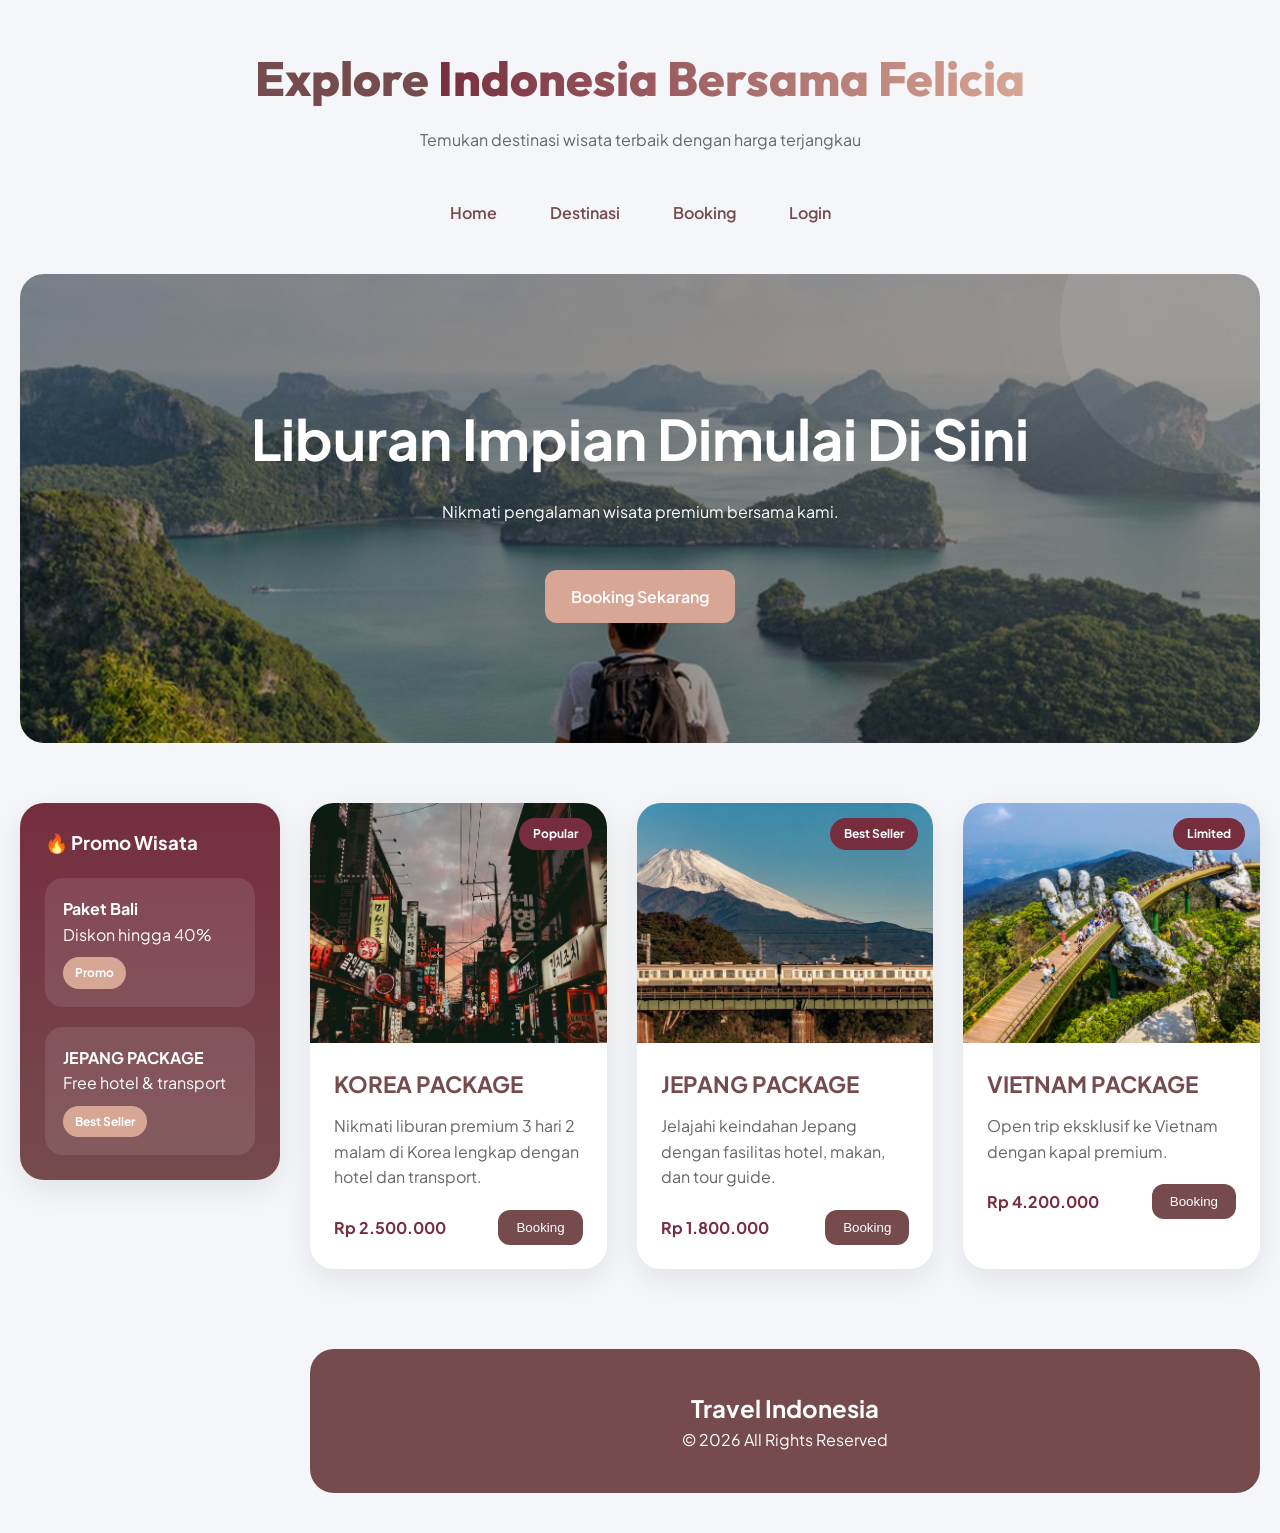
==== index.html @ 02e1861b "Update index.html" ====
<!DOCTYPE html>
<html lang="id">
<head>
    <meta charset="UTF-8">
    <meta name="viewport" content="width=device-width, initial-scale=1.0">

    <title>Travel Website</title>

    <!-- Google Font -->
    <link href="https://fonts.googleapis.com/css2?family=Outfit:wght@400;700;800&family=Plus+Jakarta+Sans:wght@400;500;600&display=swap" rel="stylesheet">

    <!-- CSS -->
    <link rel="stylesheet" href="css/style.css">
</head>

<body>

    <div class="page-wrapper">

        <!-- HEADER -->
        <header class="page-header fade-in">
            <h1>
                Explore <span class="highlight">Indonesia Bersama Felicia</span>
            </h1>

            <p>
                Temukan destinasi wisata terbaik dengan harga terjangkau
            </p>
        </header>


        <!-- NAVBAR -->
        <nav class="nav">
            <a href="index.html">Home</a>
            <a href="PACKAGE.html">Destinasi</a>
            <a href="booking.html">Booking</a>
            <a href="login.html">Login</a>
        </nav>

        <!-- HERO -->
        <section class="hero">
            <h2>Liburan Impian Dimulai Di Sini</h2>

            <p>
                Nikmati pengalaman wisata premium bersama kami.
            </p>

            <br>

            <a href="booking.html" class="hero-btn">
                Booking Sekarang
            </a>
        </section>


        <!-- LAYOUT -->
        <div class="dashboard-layout">

            <!-- SIDEBAR PROMO -->
            <aside class="promo-sidebar">

                <h3>🔥 Promo Wisata</h3>

                <div class="promo-list">

                    <div class="promo-item">
                        <h4>Paket Bali</h4>
                        <p>Diskon hingga 40%</p>

                        <span class="promo-badge">
                            Promo
                        </span>
                    </div>

                    <div class="promo-item">
                        <h4>JEPANG PACKAGE</h4>
                        <p>Free hotel & transport</p>

                        <span class="promo-badge">
                            Best Seller
                        </span>
                    </div>

                </div>

            </aside>


            <!-- CONTENT -->
            <main>

               <div class="product-grid">

    <!-- CARD 1 -->
    <div class="product-card fade-in">

        <div class="image-box">
            <img src="assets/Korea.jpeg" alt="Korea Package">

            <span class="badge">
                Popular
            </span>
        </div>

        <div class="content">

            <h2 class="nama-barang">
                KOREA PACKAGE
            </h2>

            <p class="deskripsi-barang">
                Nikmati liburan premium 3 hari 2 malam di Korea lengkap dengan hotel dan transport.
            </p>

            <div class="footer">

                <span class="harga-barang">
                    Rp 2.500.000
                </span>

                <button class="buy-btn">
                    Booking
                </button>

            </div>

        </div>

    </div>


    <!-- CARD 2 -->
    <div class="product-card fade-in">

        <div class="image-box">
            <img src="assets/jepang.jpeg" alt="Jepang Package">

            <span class="badge">
                Best Seller
            </span>
        </div>

        <div class="content">

            <h2 class="nama-barang">
                JEPANG PACKAGE
            </h2>

            <p class="deskripsi-barang">
                Jelajahi keindahan Jepang dengan fasilitas hotel, makan, dan tour guide.
            </p>

            <div class="footer">

                <span class="harga-barang">
                    Rp 1.800.000
                </span>

                <button class="buy-btn">
                    Booking
                </button>

            </div>

        </div>

    </div>


    <!-- CARD 3 -->
    <div class="product-card fade-in">

        <div class="image-box">
            <img src="assets/VIETNAM.jpeg" alt="Vietnam Package">

            <span class="badge">
                Limited
            </span>
        </div>

        <div class="content">

            <h2 class="nama-barang">
                VIETNAM PACKAGE
            </h2>

            <p class="deskripsi-barang">
                Open trip eksklusif ke Vietnam dengan kapal premium.
            </p>

            <div class="footer">

                <span class="harga-barang">
                    Rp 4.200.000
                </span>

                <button class="buy-btn">
                    Booking
                </button>

            </div>

        </div>

    </div>

</div>

        <!-- FOOTER -->
        <footer class="footer-section">

            <h2>Travel Indonesia</h2>

            <p>
                © 2026 All Rights Reserved
            </p>

        </footer>

    </div>

</body>
</html>
---- css/style.css ----
:root {
    --primary: #762E3F;
    --primary-light: #AB8882;
    --secondary: #E8DDDD;
    --accent: #D8A694;
    --dark: #754B4D;
    --light: #f8f9fa;
    --white: #f7f5f3;

    --shadow: 0 10px 30px rgba(0,0,0,0.08);
    --shadow-hover: 0 20px 50px rgba(0,0,0,0.15);

    --transition: all 0.4s ease;
    --radius: 24px;
}

* {
    margin: 0;
    padding: 0;
    box-sizing: border-box;
}

html {
    scroll-behavior: smooth;
}

body {
    font-family: 'Plus Jakarta Sans', sans-serif;
    background: #f5f6fa;
    color: var(--dark);
    overflow-x: hidden;
    line-height: 1.6;
}

.page-wrapper {
    max-width: 1400px;
    margin: auto;
    padding: 40px 20px;
}

.page-header {
    text-align: center;
    margin-bottom: 40px;
}

.page-header h1 {
    font-size: 3rem;
    font-family: 'Outfit', sans-serif;
    font-weight: 800;
}

.highlight {
    background: linear-gradient(
        90deg,
        var(--primary),
        var(--accent)
    );

    background-clip: text;
    -webkit-background-clip: text;
    -webkit-text-fill-color: transparent;
}

.page-header p {
    margin-top: 10px;
    color: #666;
}

.nav {
    display: flex;
    justify-content: center;
    gap: 25px;
    margin-bottom: 40px;
    flex-wrap: wrap;
}

.nav a {
    text-decoration: none;
    color: var(--dark);
    font-weight: 600;
    position: relative;
    padding: 8px 14px;
    transition: var(--transition);
}

.nav a::after {
    content: '';
    width: 0;
    height: 3px;
    background: var(--primary);

    position: absolute;
    left: 0;
    bottom: -5px;

    transition: var(--transition);
}

.nav a:hover::after {
    width: 100%;
}

.hero {
    background:
        linear-gradient(
            rgba(0,0,0,0.4),
            rgba(0,0,0,0.4)
        ),
        url('../assets/bali.jpeg');

    background-size: cover;
    background-position: center;

    color: white;
    text-align: center;

    padding: 120px 20px;
    border-radius: var(--radius);

    position: relative;
    overflow: hidden;

    margin-bottom: 60px;
}

.hero::before {
    content: '';
    position: absolute;

    width: 300px;
    height: 300px;

    border-radius: 50%;

    background: rgba(255,255,255,0.08);

    top: -100px;
    right: -100px;
}

.hero h2 {
    font-size: 3.5rem;
    margin-bottom: 15px;

    position: relative;
    z-index: 2;
}

.hero p {
    position: relative;
    z-index: 2;
}

.hero-btn {
    display: inline-block;
    margin-top: 20px;

    padding: 14px 26px;

    background: var(--accent);
    color: white;

    border-radius: 12px;
    text-decoration: none;
    font-weight: 600;

    transition: var(--transition);
}

.hero-btn:hover {
    transform: translateY(-4px);
}

.dashboard-layout {
    display: grid;
    grid-template-columns: 260px 1fr;
    gap: 30px;
}

.promo-sidebar {
    background: linear-gradient(
        180deg,
        var(--primary),
        var(--dark)
    );

    color: white;

    padding: 25px;
    border-radius: var(--radius);

    height: fit-content;

    position: sticky;
    top: 20px;

    box-shadow: var(--shadow);
}

.promo-sidebar h3 {
    margin-bottom: 20px;
}

.promo-list {
    display: flex;
    flex-direction: column;
    gap: 20px;
}

.promo-item {
    background: rgba(255,255,255,0.1);

    padding: 18px;
    border-radius: 18px;

    transition: var(--transition);
}

.promo-item:hover {
    transform: translateY(-5px);
}

.promo-badge {
    display: inline-block;

    margin-top: 10px;

    background: var(--accent);

    padding: 6px 12px;

    border-radius: 50px;

    font-size: 12px;
    font-weight: bold;
}

.product-grid {
    display: grid;

    grid-template-columns:
        repeat(auto-fit, minmax(280px, 1fr));

    gap: 30px;
}

.product-card {
    background: white;

    border-radius: var(--radius);

    overflow: hidden;

    box-shadow: var(--shadow);

    transition: var(--transition);

    position: relative;
}

.product-card:hover {
    transform: translateY(-12px);
    box-shadow: var(--shadow-hover);
}

.image-box {
    position: relative;
    height: 240px;
    overflow: hidden;
}

.image-box img {
    width: 100%;
    height: 100%;

    object-fit: cover;

    transition: var(--transition);
}

.product-card:hover .image-box img {
    transform: scale(1.1);
}

.badge {
    position: absolute;

    top: 15px;
    right: 15px;

    background: var(--primary);
    color: white;

    padding: 6px 14px;

    border-radius: 50px;

    font-size: 12px;
    font-weight: bold;
}

.content {
    padding: 24px;
}

.nama-barang {
    font-size: 1.4rem;
    margin-bottom: 10px;
}

.deskripsi-barang {
    color: #666;
    margin-bottom: 20px;
}

.footer {
    display: flex;
    justify-content: space-between;
    align-items: center;
}

.harga-barang {
    font-weight: bold;
    color: var(--primary);
}

.buy-btn {
    padding: 10px 18px;

    border: none;
    border-radius: 12px;

    background: var(--dark);
    color: white;

    cursor: pointer;

    transition: var(--transition);
}

.buy-btn:hover {
    background: var(--primary);
}

.features {
    display: grid;

    grid-template-columns:
        repeat(auto-fit, minmax(250px, 1fr));

    gap: 25px;

    margin-top: 70px;
}

.feature-box {
    background: white;

    padding: 25px;

    border-radius: var(--radius);

    text-align: center;

    box-shadow: var(--shadow);

    transition: var(--transition);
}

.feature-box:hover {
    transform: translateY(-10px);
}

.stats {
    margin-top: 70px;
}

.stats-container {
    background: #fdf6ef;

    border-radius: var(--radius);

    padding: 40px;

    display: grid;

    grid-template-columns:
        repeat(4, 1fr);

    gap: 20px;
}

.stat-box {
    text-align: center;
}

.stat-box h2 {
    font-size: 2rem;
}

.testimonial {
    margin-top: 80px;
}

.testimonial-box {
    background: white;

    padding: 25px;

    border-radius: var(--radius);

    box-shadow: var(--shadow);

    margin-bottom: 20px;

    border-left: 5px solid var(--primary);
}

.booking-container {
    background: white;

    padding: 40px;

    border-radius: var(--radius);

    box-shadow: var(--shadow);

    max-width: 700px;

    margin: 60px auto;
}

form {
    display: flex;
    flex-direction: column;
    gap: 15px;
}

input,
textarea,
select {
    padding: 12px;

    border-radius: 12px;
    border: 1px solid #ddd;

    font-family: inherit;
}

.submit-btn {
    padding: 14px;

    border: none;

    border-radius: 12px;

    background: var(--primary);
    color: white;

    font-weight: bold;

    cursor: pointer;
}

/* ========================= */
/* FOOTER */
/* ========================= */

.footer-section {
    margin-top: 80px;

    background: var(--dark);

    color: white;

    text-align: center;

    padding: 40px;

    border-radius: var(--radius);
}

.floating-btn {
    position: fixed;

    bottom: 30px;
    right: 30px;

    width: 60px;
    height: 60px;

    border-radius: 50%;

    background: var(--primary);

    display: flex;
    justify-content: center;
    align-items: center;

    color: white;

    cursor: pointer;

    box-shadow: var(--shadow-hover);

    transition: var(--transition);
}

.floating-btn:hover {
    transform: scale(1.1);
}

.fade-in {
    animation: fadeUp 1s ease;
}

@keyframes fadeUp {

    from {
        opacity: 0;
        transform: translateY(40px);
    }

    to {
        opacity: 1;
        transform: translateY(0);
    }

}

@media (max-width: 992px) {

    .dashboard-layout {
        grid-template-columns: 1fr;
    }

    .stats-container {
        grid-template-columns: repeat(2, 1fr);
    }

    .hero h2 {
        font-size: 2.8rem;
    }

}

@media (max-width: 768px) {

    .page-header h1 {
        font-size: 2rem;
    }

    .hero {
        padding: 80px 20px;
    }

    .hero h2 {
        font-size: 2rem;
    }

    .product-grid {
        grid-template-columns: 1fr;
    }

    .stats-container {
        grid-template-columns: 1fr;
    }

    .footer {
        flex-direction: column;
        gap: 15px;
        align-items: flex-start;
    }

    .promo-sidebar {
        position: relative;
    }

}
/* ========================= */
/* LOGIN PAGE */
/* ========================= */

.login-container {
    min-height: 100vh;

    display: flex;
    justify-content: center;
    align-items: center;

    padding: 20px;

    background:
        linear-gradient(
            rgba(118, 46, 63, 0.15),
            rgba(216, 166, 148, 0.15)
        ),
        url('../assets/bali.jpeg');

    background-size: cover;
    background-position: center;
}

.login-box {
    width: 100%;
    max-width: 380px;

    background: rgba(255,255,255,0.95);

    backdrop-filter: blur(12px);

    padding: 40px;

    border-radius: 24px;

    box-shadow: 0 15px 40px rgba(0,0,0,0.15);

    animation: fadeUp 0.8s ease;
}

.login-box h2 {
    text-align: center;

    margin-bottom: 30px;

    font-size: 2rem;

    color: var(--dark);

    font-family: 'Outfit', sans-serif;
}

.input-group {
    margin-bottom: 20px;
}

.input-group label {
    display: block;

    margin-bottom: 8px;

    font-weight: 600;

    color: var(--dark);
}

.input-group input {
    width: 100%;
    padding: 14px;
    border-radius: 14px;
    border: 1px solid #ddd;
    outline: none;
    font-size: 14px;
    transition: var(--transition);
    background: #fff;
}

.input-group input:focus {
    border-color: var(--primary);
    box-shadow: 0 0 0 4px rgba(118,46,63,0.1);
}

.login-btn {
    width: 100%;
    padding: 14px;
    border: none;
    border-radius: 14px;
    background: linear-gradient(
        90deg,
        var(--primary),
        var(--accent)
    );

    color: white;
    font-size: 15px;
    font-weight: 700;
    cursor: pointer;
    transition: var(--transition);
}

.login-btn:hover {
    transform: translateY(-3px);
    box-shadow: 0 10px 25px rgba(118,46,63,0.25);
}

.register-text {
    text-align: center;
    margin-top: 20px;
    color: #666;
    font-size: 14px;
}

.register-text a {
    color: var(--primary);
    font-weight: 700;
    text-decoration: none;
}

.register-text a:hover {
    text-decoration: underline;
}

.login-icon {
    width: 80px;
    height: 80px;
    margin: 0 auto 20px;
    display: flex;
    justify-content: center;
    align-items: center;
    border-radius: 50%;
    background: linear-gradient(
        135deg,
        var(--primary),
        var(--accent)
    );

    color: white;
    font-size: 32px;
    box-shadow: var(--shadow);
}

@keyframes fadeUp {

    from {
        opacity: 0;
        transform: translateY(40px);
    }

    to {
        opacity: 1;
        transform: translateY(0);
    }

}

@media (max-width: 992px) {

    .login-box {
        max-width: 420px;
    }

}

@media (max-width: 768px) {

    .login-container {
        padding: 15px;
    }

    .login-box {
        padding: 30px 24px;
    }

    .login-box h2 {
        font-size: 1.7rem;
    }

    .input-group input {
        padding: 12px;
    }

    .login-btn {
        padding: 13px;
    }

}
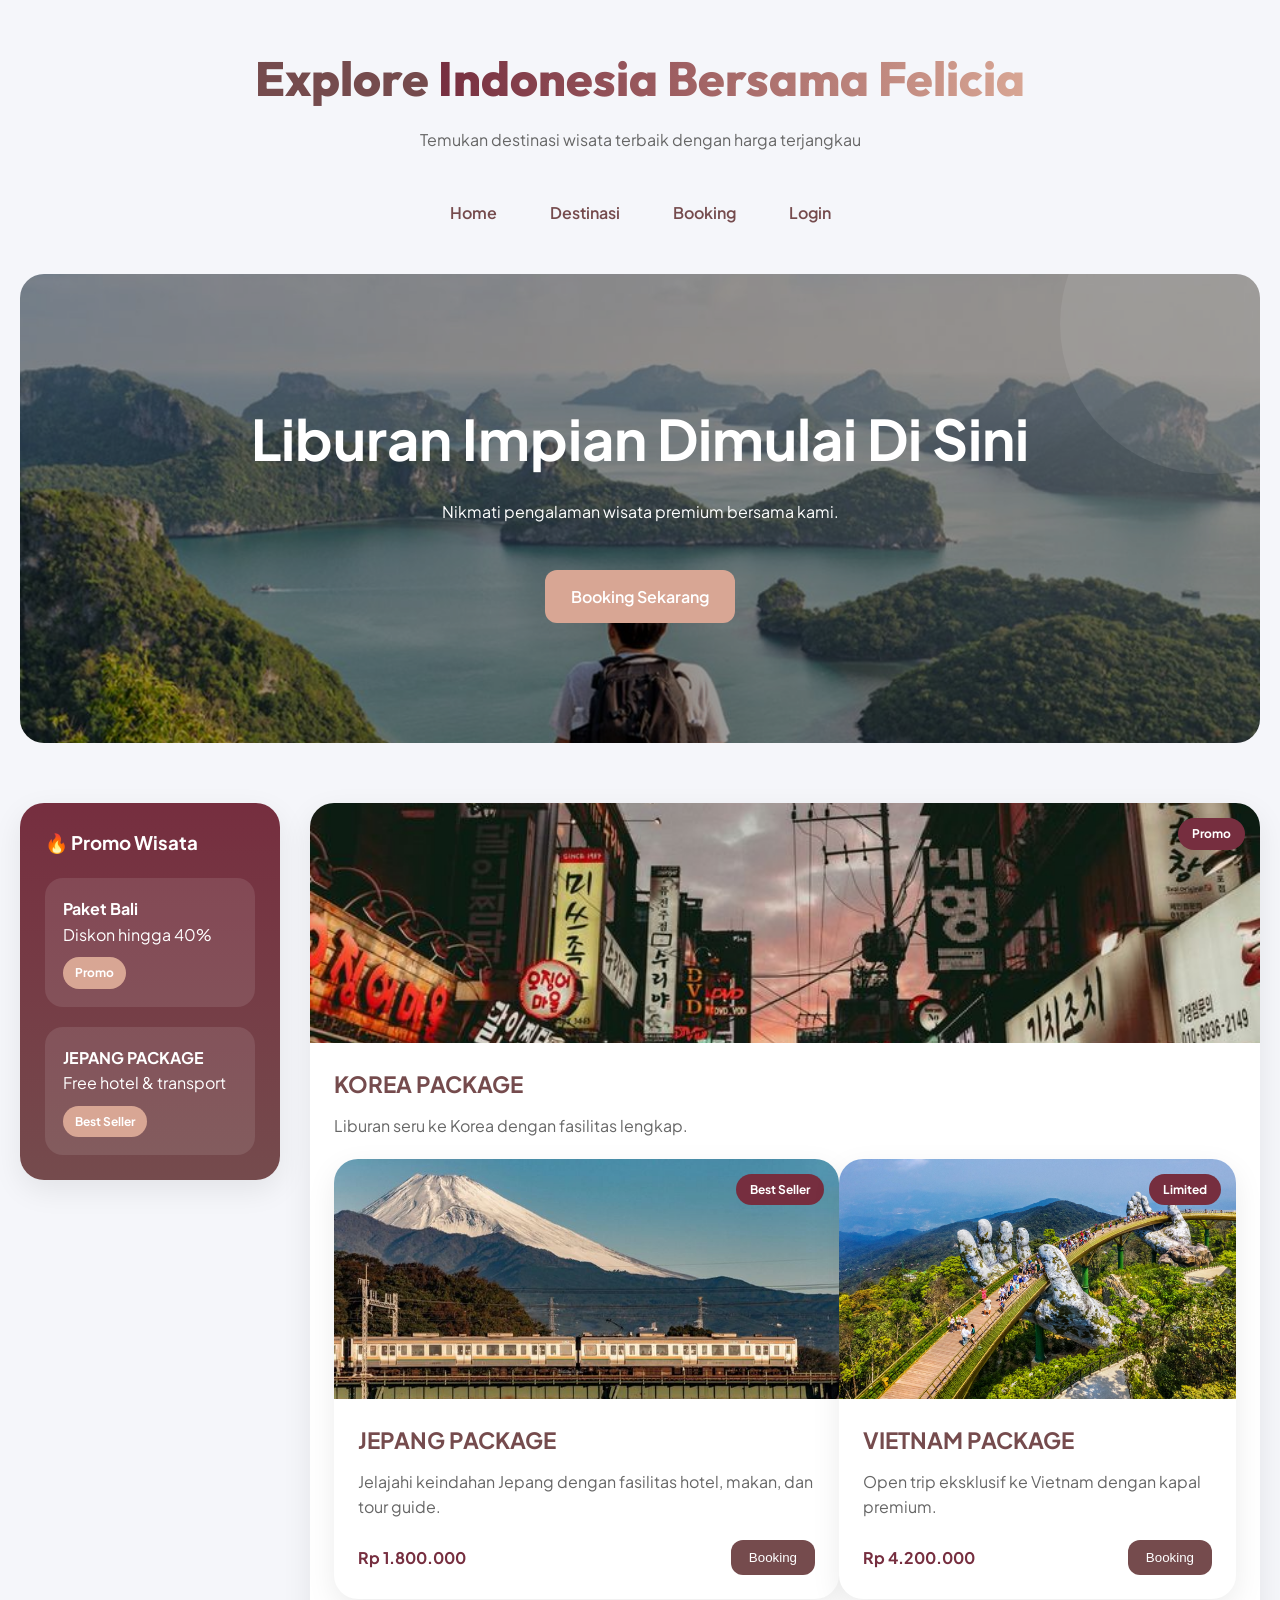
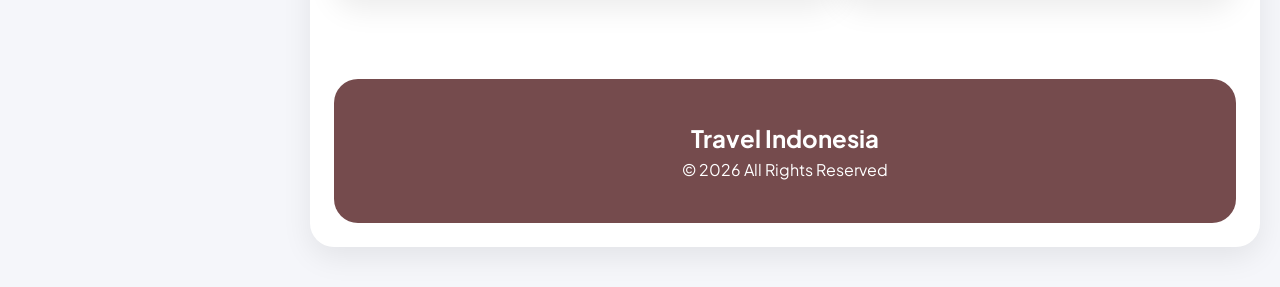
==== commit e3083bb4: "Add files via upload" ====
--- a/index.html
+++ b/index.html
@@ -37,6 +37,7 @@
             <a href="login.html">Login</a>
         </nav>
 
+
         <!-- HERO -->
         <section class="hero">
             <h2>Liburan Impian Dimulai Di Sini</h2>
@@ -88,34 +89,55 @@
 
             <!-- CONTENT -->
             <main>
-
-               <div class="product-grid">
-
-    <!-- CARD 1 -->
+                    <!-- CARD 1 -->
+                    <div class="product-card fade-in">
+
+                        <div class="image-box">
+                            <img src="assets/Korea.jpeg" alt="Korea Package">
+
+                            <span class="badge">
+                                Promo
+                            </span>
+                        </div>
+
+                        <div class="content">
+
+                            <h2 class="nama-barang">
+                                KOREA PACKAGE
+                            </h2>
+
+                            <p class="deskripsi-barang">
+                                Liburan seru ke Korea dengan fasilitas lengkap.
+                            </p>
+
+                            <div class="footer"> 
+
+             
+    <!-- CARD 2 -->
     <div class="product-card fade-in">
 
         <div class="image-box">
-            <img src="assets/Korea.jpeg" alt="Korea Package">
+            <img src="assets/jepang.jpeg" alt="Jepang Package">
 
             <span class="badge">
-                Popular
+                Best Seller
             </span>
         </div>
 
         <div class="content">
 
             <h2 class="nama-barang">
-                KOREA PACKAGE
+                JEPANG PACKAGE
             </h2>
 
             <p class="deskripsi-barang">
-                Nikmati liburan premium 3 hari 2 malam di Korea lengkap dengan hotel dan transport.
+                Jelajahi keindahan Jepang dengan fasilitas hotel, makan, dan tour guide.
             </p>
 
             <div class="footer">
 
                 <span class="harga-barang">
-                    Rp 2.500.000
+                    Rp 1.800.000
                 </span>
 
                 <button class="buy-btn">
@@ -129,31 +151,31 @@
     </div>
 
 
-    <!-- CARD 2 -->
+    <!-- CARD 3 -->
     <div class="product-card fade-in">
 
         <div class="image-box">
-            <img src="assets/jepang.jpeg" alt="Jepang Package">
+            <img src="assets/VIETNAM.jpeg" alt="Vietnam Package">
 
             <span class="badge">
-                Best Seller
+                Limited
             </span>
         </div>
 
         <div class="content">
 
             <h2 class="nama-barang">
-                JEPANG PACKAGE
+                VIETNAM PACKAGE
             </h2>
 
             <p class="deskripsi-barang">
-                Jelajahi keindahan Jepang dengan fasilitas hotel, makan, dan tour guide.
+                Open trip eksklusif ke Vietnam dengan kapal premium.
             </p>
 
             <div class="footer">
 
                 <span class="harga-barang">
-                    Rp 1.800.000
+                    Rp 4.200.000
                 </span>
 
                 <button class="buy-btn">
@@ -166,44 +188,6 @@
 
     </div>
 
-
-    <!-- CARD 3 -->
-    <div class="product-card fade-in">
-
-        <div class="image-box">
-            <img src="assets/VIETNAM.jpeg" alt="Vietnam Package">
-
-            <span class="badge">
-                Limited
-            </span>
-        </div>
-
-        <div class="content">
-
-            <h2 class="nama-barang">
-                VIETNAM PACKAGE
-            </h2>
-
-            <p class="deskripsi-barang">
-                Open trip eksklusif ke Vietnam dengan kapal premium.
-            </p>
-
-            <div class="footer">
-
-                <span class="harga-barang">
-                    Rp 4.200.000
-                </span>
-
-                <button class="buy-btn">
-                    Booking
-                </button>
-
-            </div>
-
-        </div>
-
-    </div>
-
 </div>
 
         <!-- FOOTER -->
@@ -220,4 +204,4 @@
     </div>
 
 </body>
-</html>
+</html>
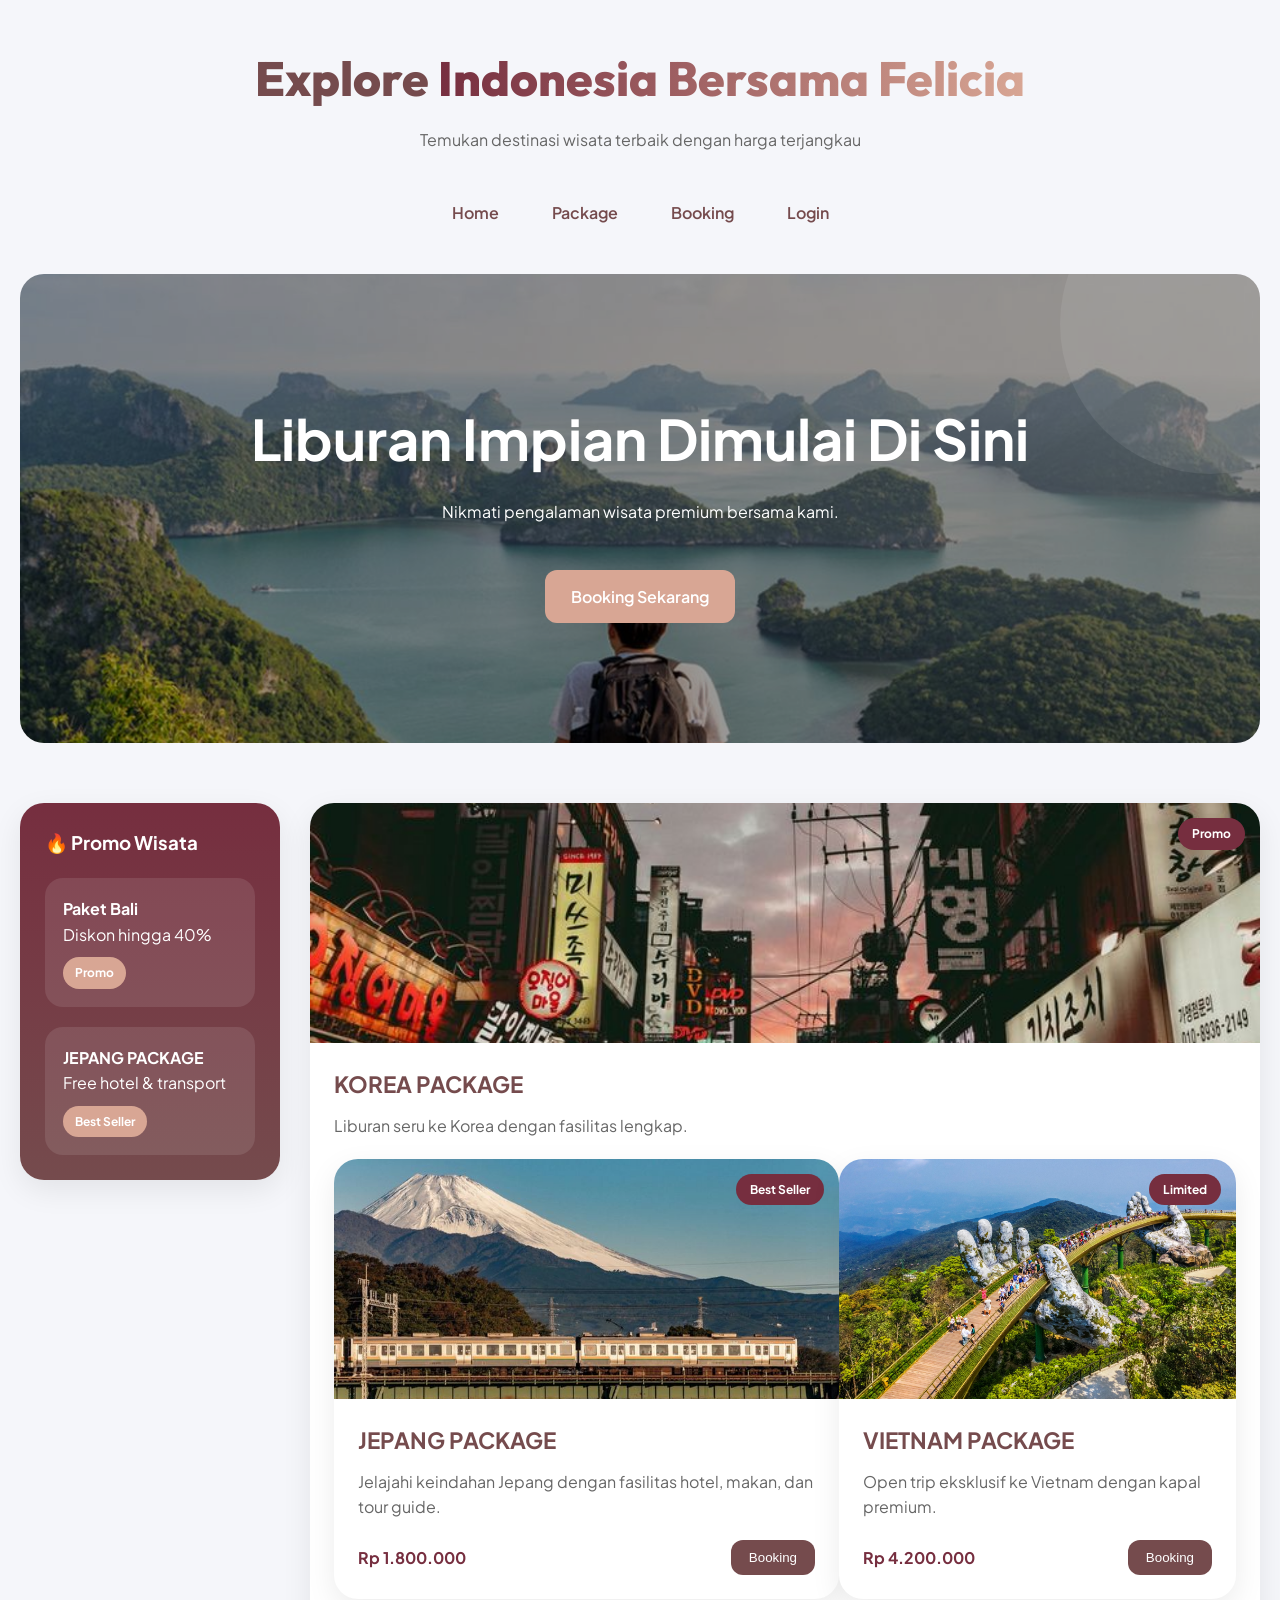
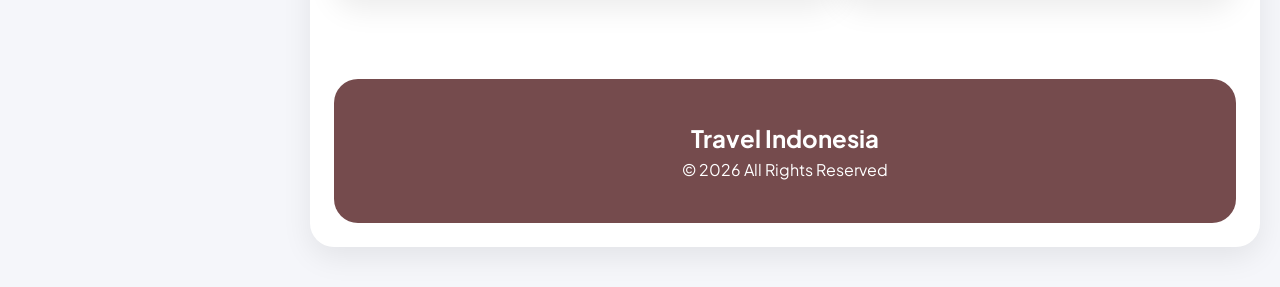
==== commit 08ffda93: "Update index.html" ====
--- a/index.html
+++ b/index.html
@@ -32,7 +32,7 @@
         <!-- NAVBAR -->
         <nav class="nav">
             <a href="index.html">Home</a>
-            <a href="PACKAGE.html">Destinasi</a>
+            <a href="package.html">Package</a>
             <a href="booking.html">Booking</a>
             <a href="login.html">Login</a>
         </nav>
@@ -204,4 +204,4 @@
     </div>
 
 </body>
-</html>+</html>
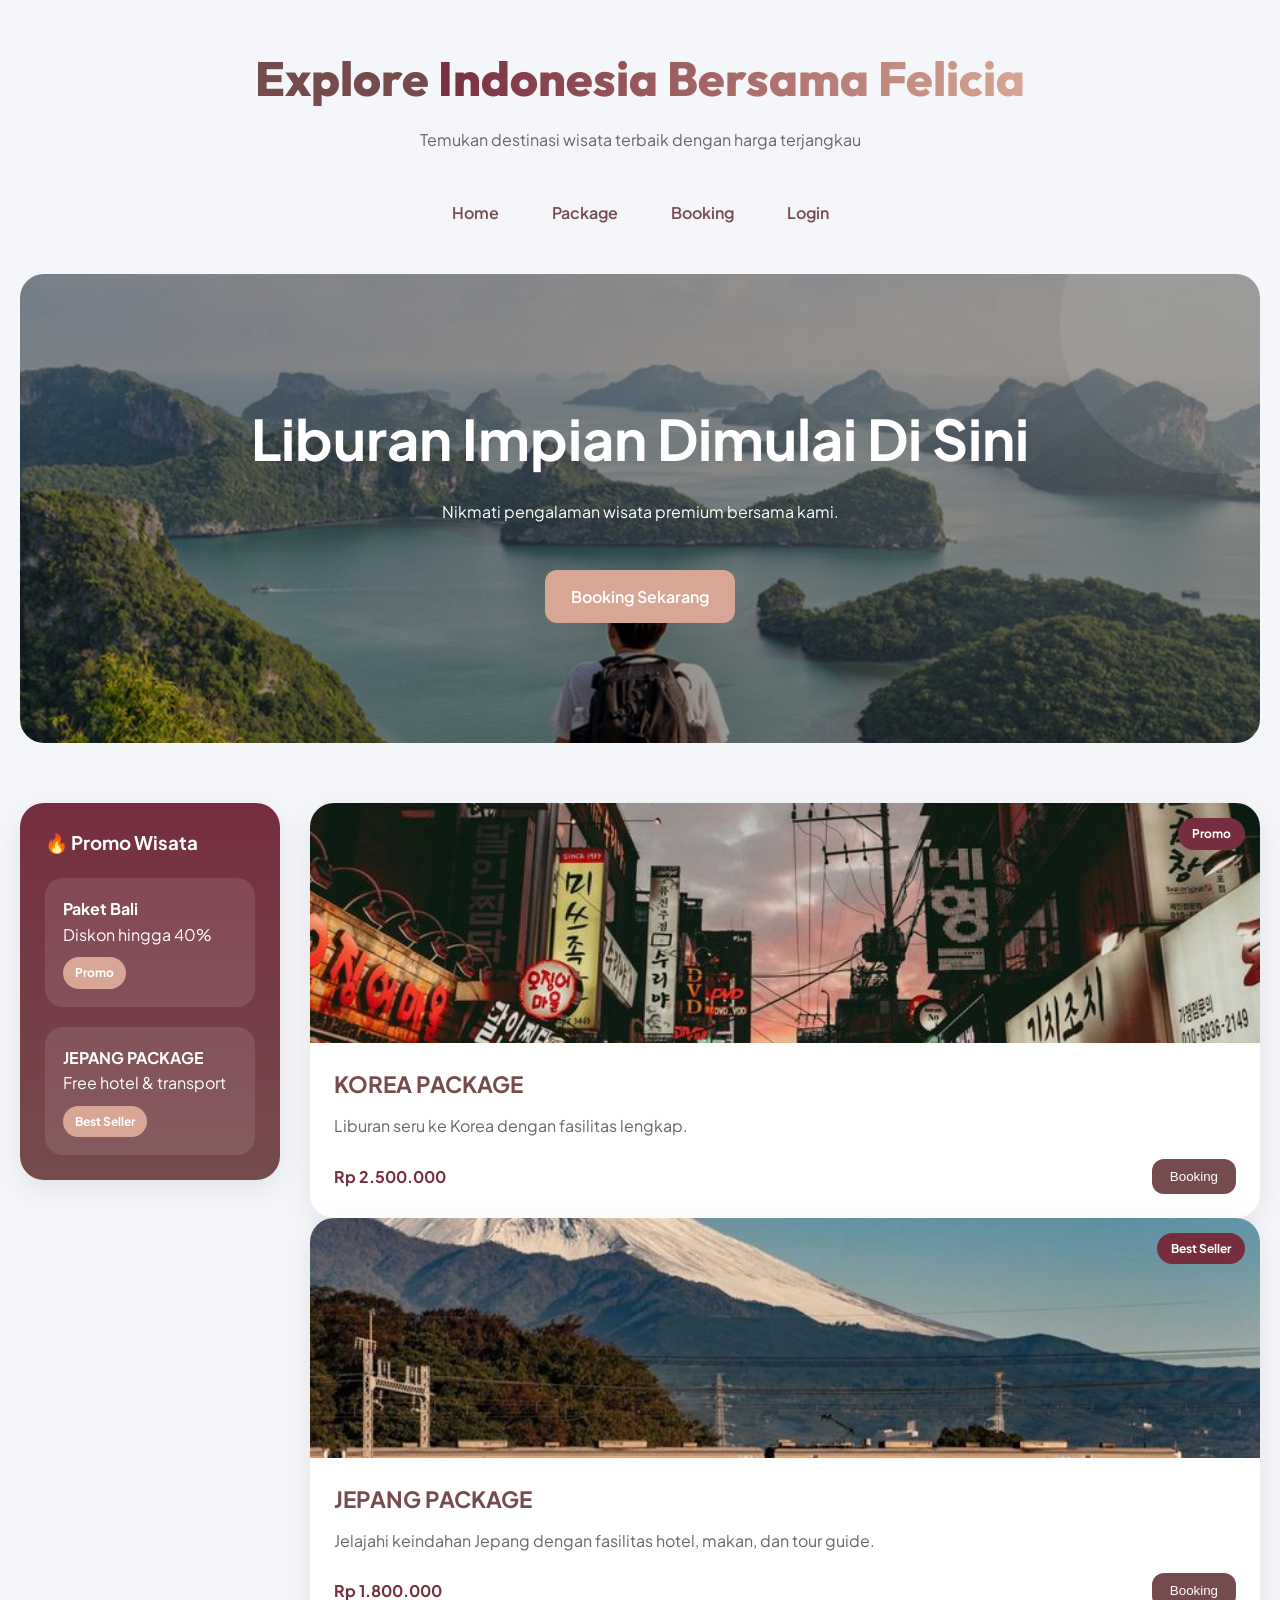
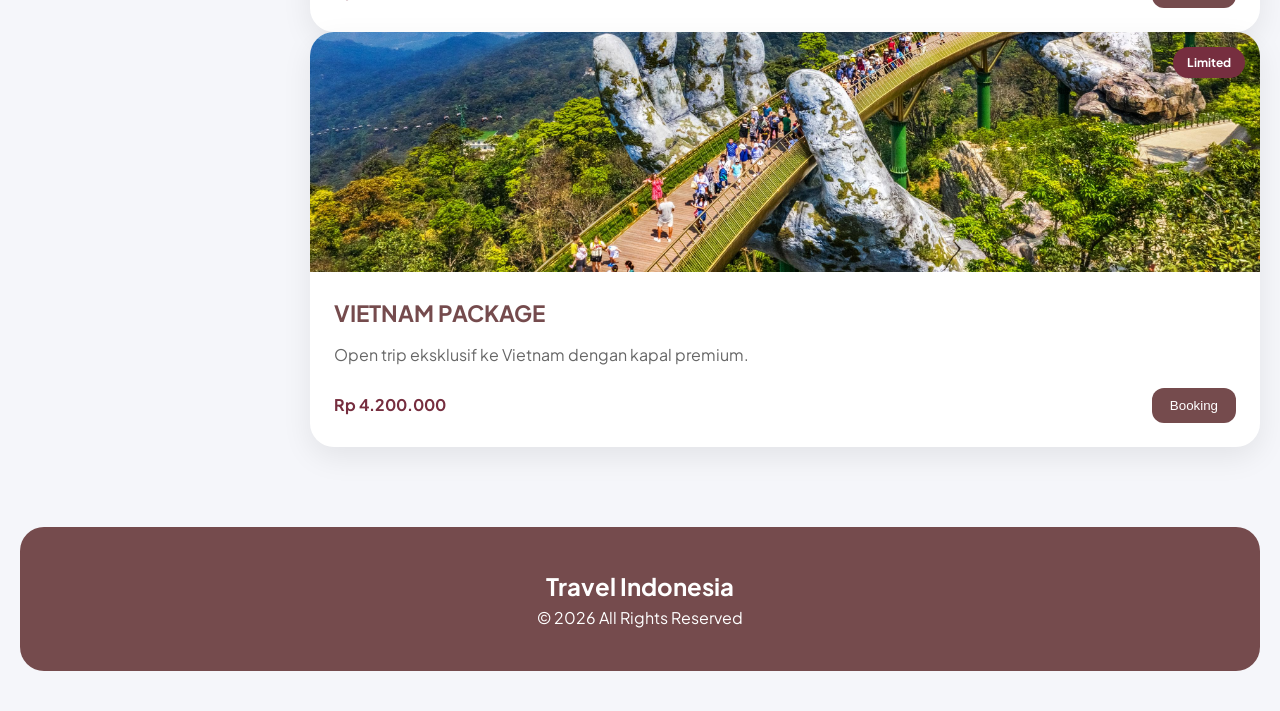
==== commit a522a833: "Update index.html" ====
--- a/index.html
+++ b/index.html
@@ -111,7 +111,15 @@
                             </p>
 
                             <div class="footer"> 
-
+                                <span class="harga-barang">
+                                    Rp 2.500.000
+                                </span>
+                                <button class="buy-btn">
+                                    Booking
+                                </button>
+                            </div>
+                        </div>
+                    </div>
              
     <!-- CARD 2 -->
     <div class="product-card fade-in">
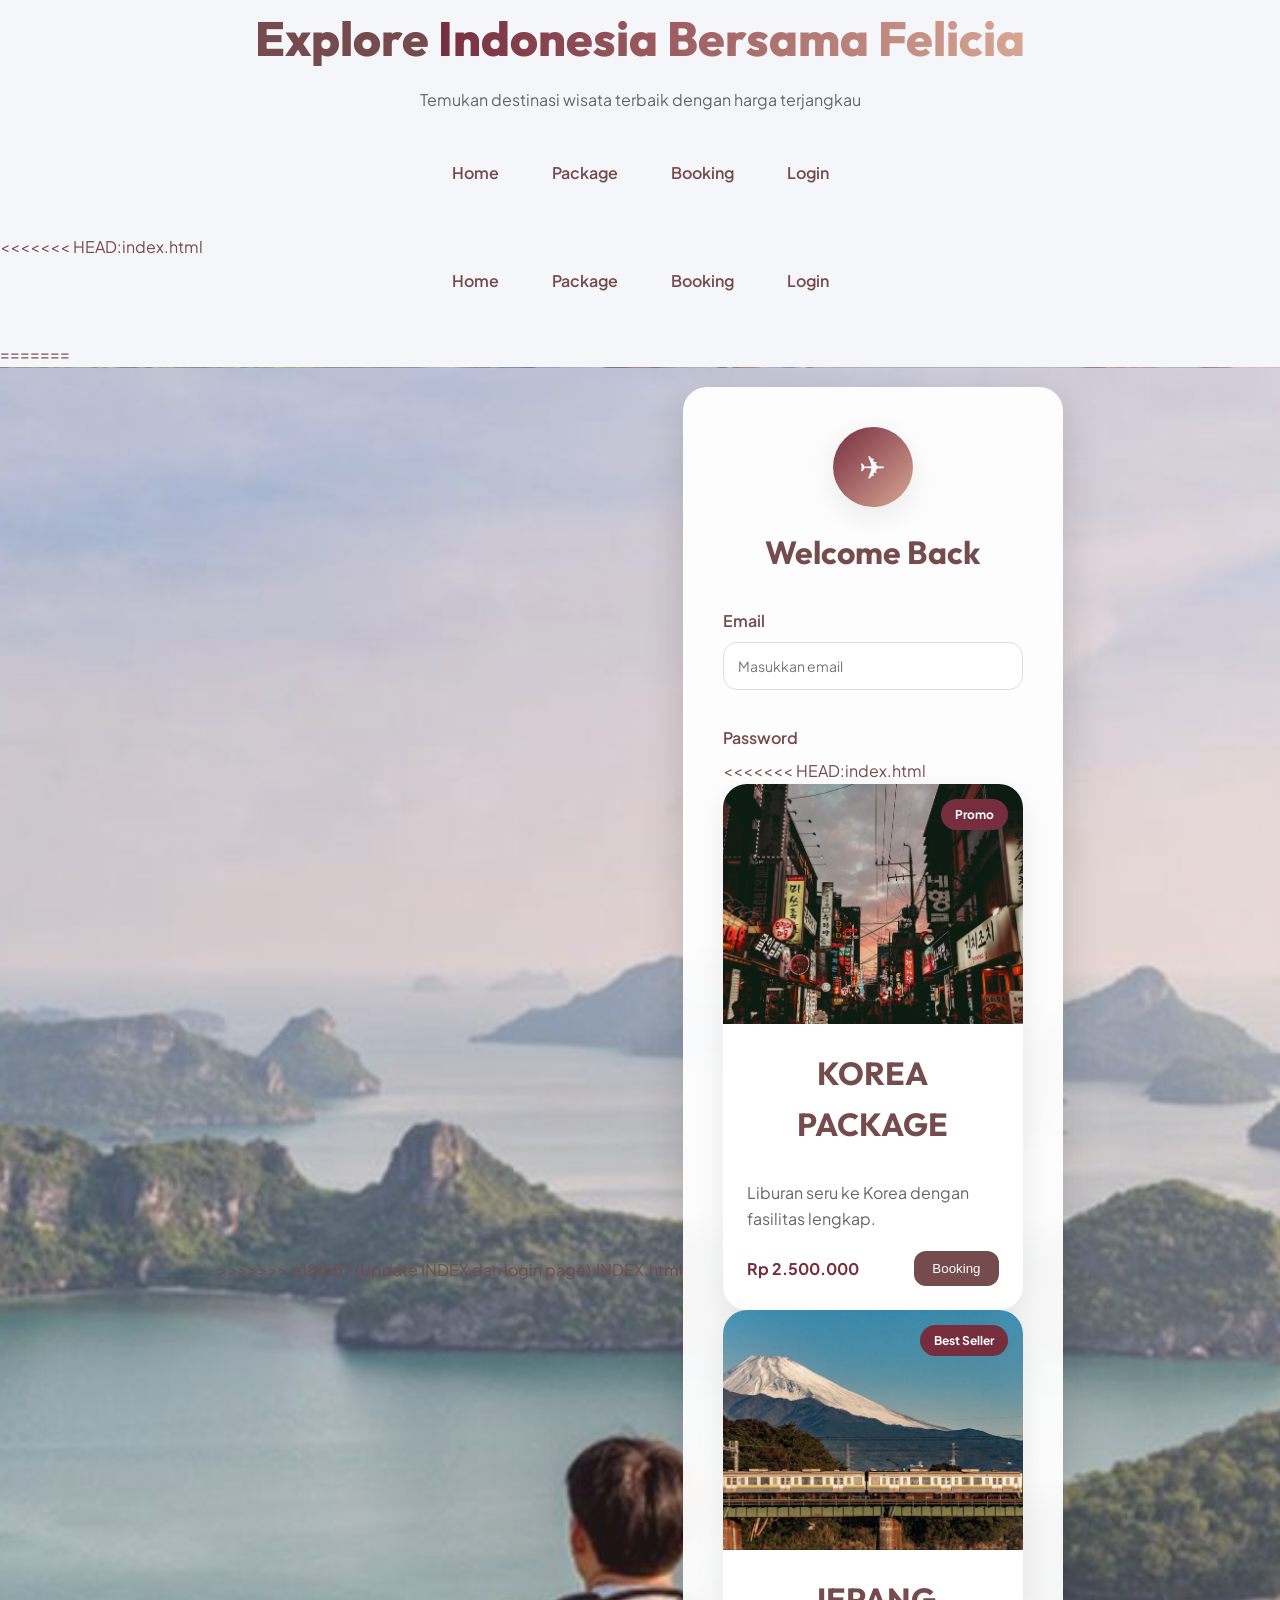
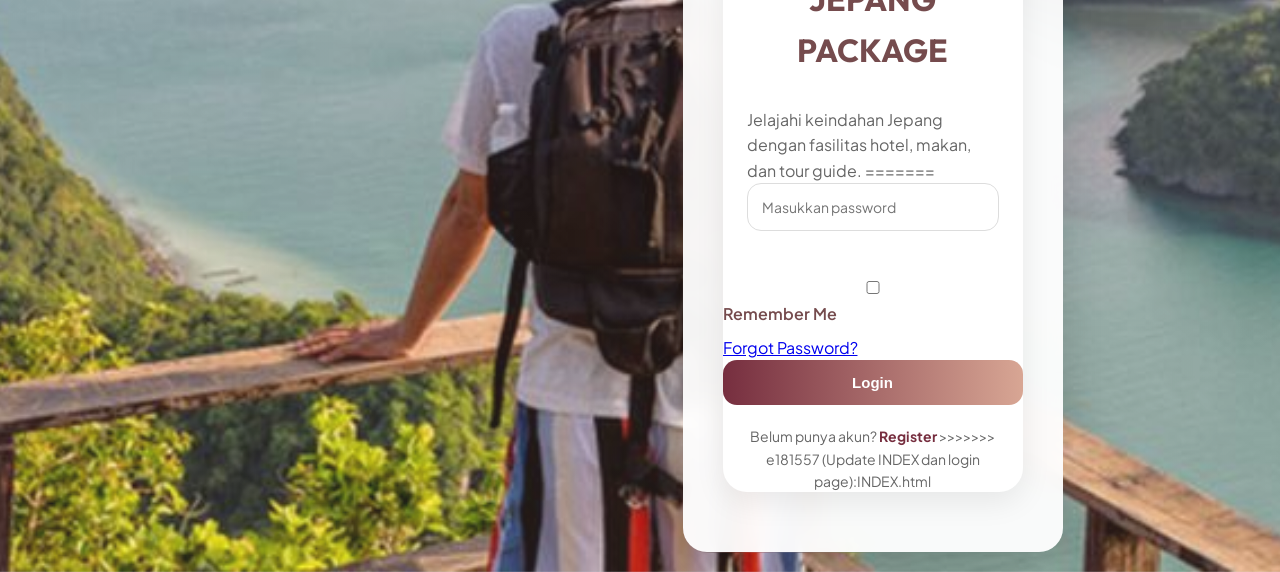
==== commit 1251bd4a: "Update INDEX dan login page" ====
--- a/index.html
+++ b/index.html
@@ -1,34 +1,43 @@
 <!DOCTYPE html>
 <html lang="id">
 <head>
+
     <meta charset="UTF-8">
     <meta name="viewport" content="width=device-width, initial-scale=1.0">
 
-    <title>Travel Website</title>
+    <title>Login - Travel Indonesia</title>
 
-    <!-- Google Font -->
+    <!-- GOOGLE FONT -->
     <link href="https://fonts.googleapis.com/css2?family=Outfit:wght@400;700;800&family=Plus+Jakarta+Sans:wght@400;500;600&display=swap" rel="stylesheet">
 
     <!-- CSS -->
     <link rel="stylesheet" href="css/style.css">
+
 </head>
 
 <body>
 
-    <div class="page-wrapper">
+    <!-- HEADER -->
+    <header class="page-header fade-in">
+        <h1>
+            Explore <span class="highlight">Indonesia Bersama Felicia</span>
+        </h1>
 
-        <!-- HEADER -->
-        <header class="page-header fade-in">
-            <h1>
-                Explore <span class="highlight">Indonesia Bersama Felicia</span>
-            </h1>
+        <p>
+            Temukan destinasi wisata terbaik dengan harga terjangkau
+        </p>
+    </header>
 
-            <p>
-                Temukan destinasi wisata terbaik dengan harga terjangkau
-            </p>
-        </header>
+    <!-- NAVBAR -->
+    <nav class="nav">
+        <a href="index.html">Home</a>
+        <a href="package.html">Package</a>
+        <a href="booking.html">Booking</a>
+        <a href="login.html">Login</a>
+    </nav>
 
 
+<<<<<<< HEAD:index.html
         <!-- NAVBAR -->
         <nav class="nav">
             <a href="index.html">Home</a>
@@ -36,57 +45,49 @@
             <a href="booking.html">Booking</a>
             <a href="login.html">Login</a>
         </nav>
+=======
+    <!-- LOGIN CONTAINER -->
+    <div class="login-container">
+>>>>>>> e181557 (Update INDEX dan login page):INDEX.html
 
+        <!-- LOGIN BOX -->
+        <div class="login-box fade-in">
 
-        <!-- HERO -->
-        <section class="hero">
-            <h2>Liburan Impian Dimulai Di Sini</h2>
+            <!-- ICON -->
+            <div class="login-icon">
+                ✈
+            </div>
 
-            <p>
-                Nikmati pengalaman wisata premium bersama kami.
-            </p>
+            <!-- TITLE -->
+            <h2>Welcome Back</h2>
 
-            <br>
+            <!-- FORM -->
+            <form action="dashboard.html">
 
-            <a href="booking.html" class="hero-btn">
-                Booking Sekarang
-            </a>
-        </section>
+                <!-- EMAIL -->
+                <div class="input-group">
 
+                    <label for="email">
+                        Email
+                    </label>
 
-        <!-- LAYOUT -->
-        <div class="dashboard-layout">
-
-            <!-- SIDEBAR PROMO -->
-            <aside class="promo-sidebar">
-
-                <h3>🔥 Promo Wisata</h3>
-
-                <div class="promo-list">
-
-                    <div class="promo-item">
-                        <h4>Paket Bali</h4>
-                        <p>Diskon hingga 40%</p>
-
-                        <span class="promo-badge">
-                            Promo
-                        </span>
-                    </div>
-
-                    <div class="promo-item">
-                        <h4>JEPANG PACKAGE</h4>
-                        <p>Free hotel & transport</p>
-
-                        <span class="promo-badge">
-                            Best Seller
-                        </span>
-                    </div>
+                    <input
+                        type="email"
+                        id="email"
+                        placeholder="Masukkan email"
+                        required
+                    >
 
                 </div>
 
-            </aside>
+                <!-- PASSWORD -->
+                <div class="input-group">
 
+                    <label for="password">
+                        Password
+                    </label>
 
+<<<<<<< HEAD:index.html
             <!-- CONTENT -->
             <main>
                     <!-- CARD 1 -->
@@ -140,76 +141,52 @@
 
             <p class="deskripsi-barang">
                 Jelajahi keindahan Jepang dengan fasilitas hotel, makan, dan tour guide.
-            </p>
+=======
+                    <input
+                        type="password"
+                        id="password"
+                        placeholder="Masukkan password"
+                        required
+                    >
 
-            <div class="footer">
+                </div>
 
-                <span class="harga-barang">
-                    Rp 1.800.000
-                </span>
+                <!-- REMEMBER -->
+                <div class="remember-box">
 
-                <button class="buy-btn">
-                    Booking
+                    <label>
+                        <input type="checkbox">
+                        Remember Me
+                    </label>
+
+                    <a href="#">
+                        Forgot Password?
+                    </a>
+
+                </div>
+
+                <!-- BUTTON -->
+                <button type="submit" class="login-btn">
+                    Login
                 </button>
 
-            </div>
+            </form>
+
+            <!-- REGISTER -->
+            <p class="register-text">
+
+                Belum punya akun?
+
+                <a href="#">
+                    Register
+                </a>
+
+>>>>>>> e181557 (Update INDEX dan login page):INDEX.html
+            </p>
 
         </div>
 
     </div>
 
-
-    <!-- CARD 3 -->
-    <div class="product-card fade-in">
-
-        <div class="image-box">
-            <img src="assets/VIETNAM.jpeg" alt="Vietnam Package">
-
-            <span class="badge">
-                Limited
-            </span>
-        </div>
-
-        <div class="content">
-
-            <h2 class="nama-barang">
-                VIETNAM PACKAGE
-            </h2>
-
-            <p class="deskripsi-barang">
-                Open trip eksklusif ke Vietnam dengan kapal premium.
-            </p>
-
-            <div class="footer">
-
-                <span class="harga-barang">
-                    Rp 4.200.000
-                </span>
-
-                <button class="buy-btn">
-                    Booking
-                </button>
-
-            </div>
-
-        </div>
-
-    </div>
-
-</div>
-
-        <!-- FOOTER -->
-        <footer class="footer-section">
-
-            <h2>Travel Indonesia</h2>
-
-            <p>
-                © 2026 All Rights Reserved
-            </p>
-
-        </footer>
-
-    </div>
-
 </body>
 </html>
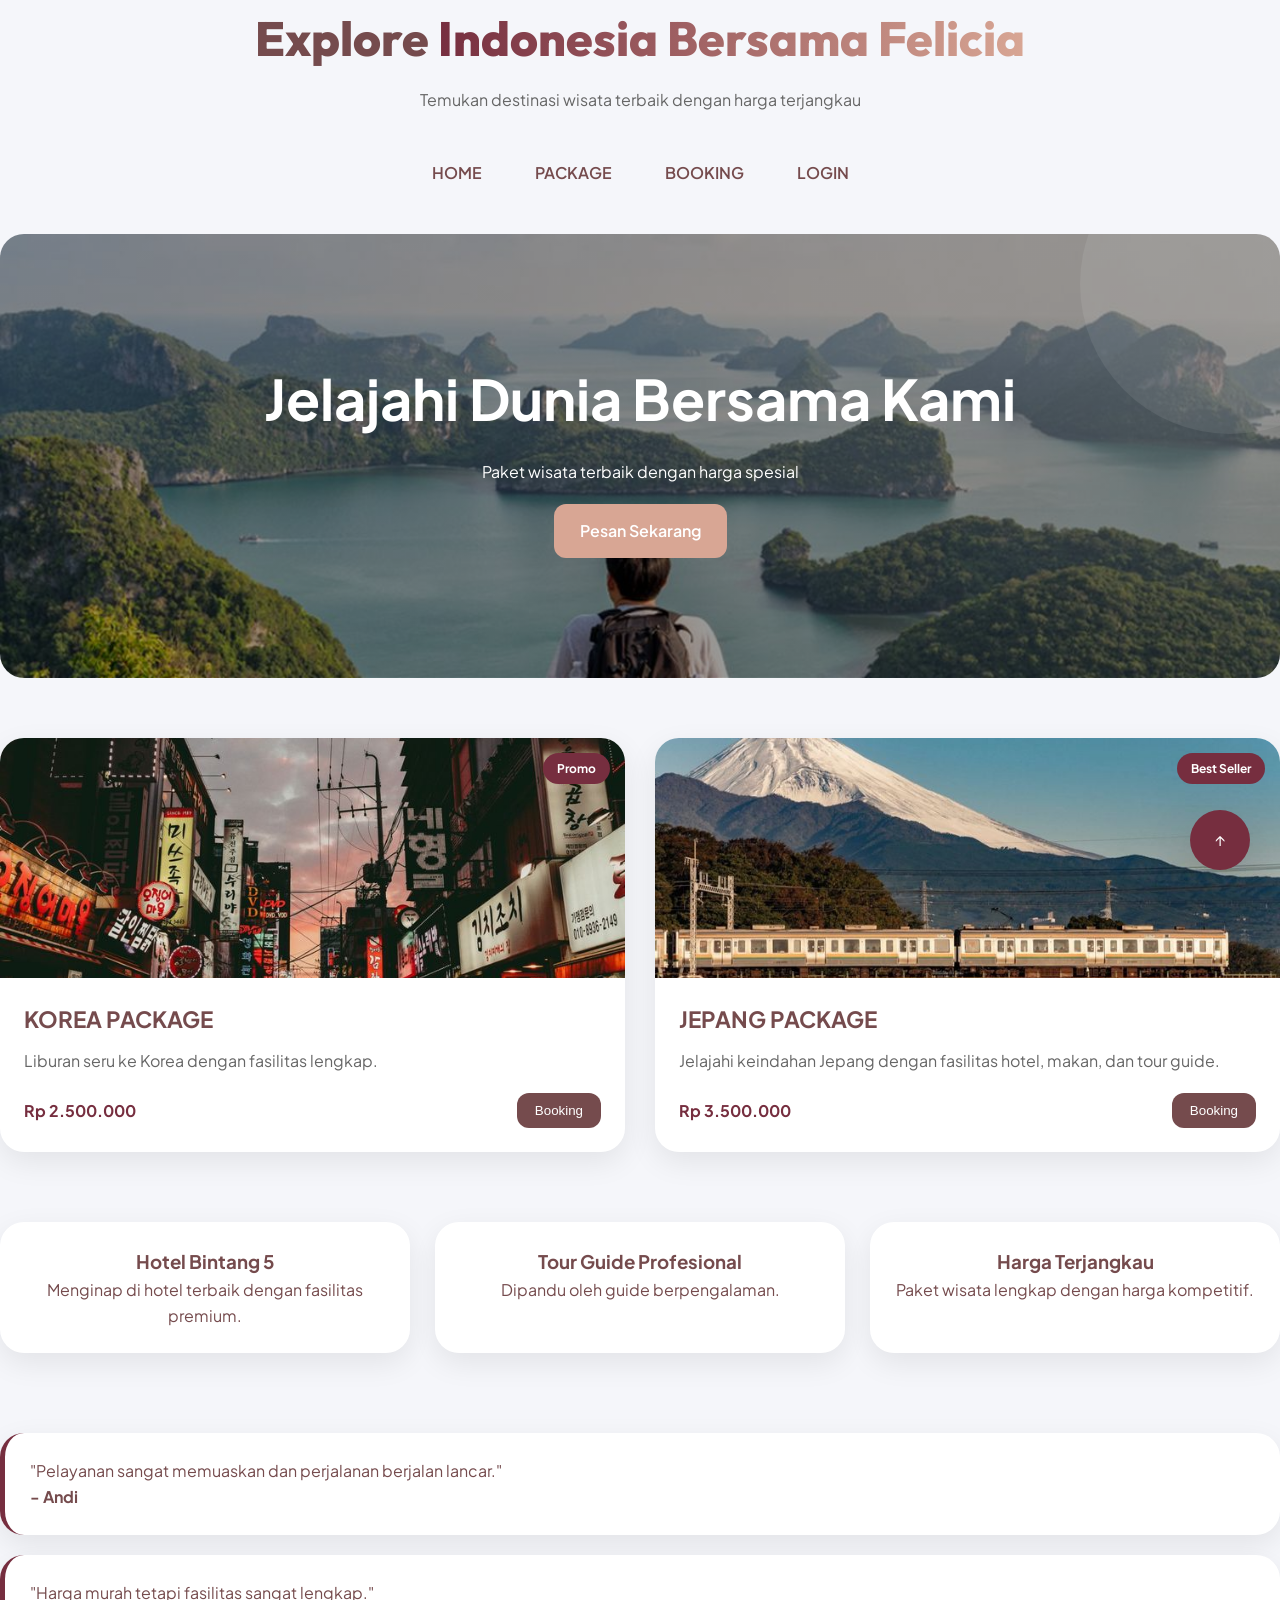
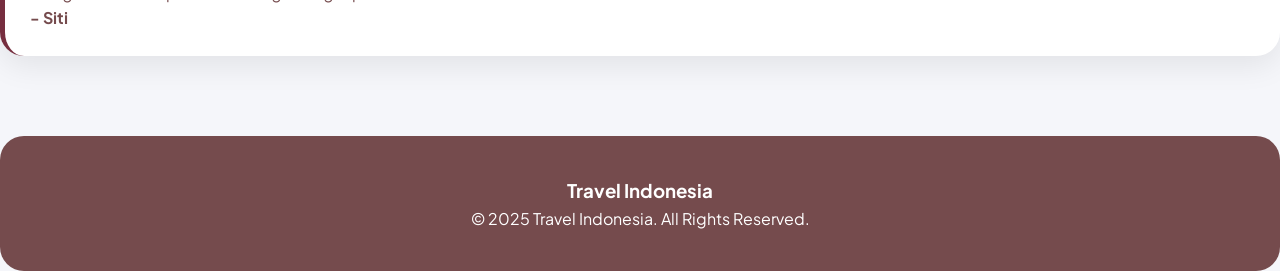
==== commit 9a8545ca: "update terbaru" ====
--- a/index.html
+++ b/index.html
@@ -1,18 +1,14 @@
 <!DOCTYPE html>
 <html lang="id">
 <head>
-
     <meta charset="UTF-8">
     <meta name="viewport" content="width=device-width, initial-scale=1.0">
 
-    <title>Login - Travel Indonesia</title>
-
-    <!-- GOOGLE FONT -->
+    <title>Travel Indonesia</title>
+
     <link href="https://fonts.googleapis.com/css2?family=Outfit:wght@400;700;800&family=Plus+Jakarta+Sans:wght@400;500;600&display=swap" rel="stylesheet">
 
-    <!-- CSS -->
     <link rel="stylesheet" href="css/style.css">
-
 </head>
 
 <body>
@@ -20,7 +16,10 @@
     <!-- HEADER -->
     <header class="page-header fade-in">
         <h1>
-            Explore <span class="highlight">Indonesia Bersama Felicia</span>
+            Explore
+            <span class="highlight">
+                Indonesia Bersama Felicia
+            </span>
         </h1>
 
         <p>
@@ -30,163 +29,199 @@
 
     <!-- NAVBAR -->
     <nav class="nav">
-        <a href="index.html">Home</a>
-        <a href="package.html">Package</a>
-        <a href="booking.html">Booking</a>
-        <a href="login.html">Login</a>
+        <a href="index.html">HOME</a>
+        <a href="package.html">PACKAGE</a>
+        <a href="booking.html">BOOKING</a>
+        <a href="login.html">LOGIN</a>
     </nav>
 
-
-<<<<<<< HEAD:index.html
-        <!-- NAVBAR -->
-        <nav class="nav">
-            <a href="index.html">Home</a>
-            <a href="package.html">Package</a>
-            <a href="booking.html">Booking</a>
-            <a href="login.html">Login</a>
-        </nav>
-=======
-    <!-- LOGIN CONTAINER -->
-    <div class="login-container">
->>>>>>> e181557 (Update INDEX dan login page):INDEX.html
-
-        <!-- LOGIN BOX -->
-        <div class="login-box fade-in">
-
-            <!-- ICON -->
-            <div class="login-icon">
-                ✈
+    <!-- HERO -->
+    <section class="hero fade-in">
+        <h2>Jelajahi Dunia Bersama Kami</h2>
+
+        <p>
+            Paket wisata terbaik dengan harga spesial
+        </p>
+
+        <a href="booking.html" class="hero-btn">
+            Pesan Sekarang
+        </a>
+    </section>
+
+    <!-- MAIN CONTENT -->
+    <main>
+
+        <div class="product-grid">
+
+            <!-- CARD 1 -->
+            <div class="product-card reveal">
+
+                <div class="image-box">
+                    <img src="assets/Korea.jpeg" alt="Korea Package">
+
+                    <span class="badge">
+                        Promo
+                    </span>
+                </div>
+
+                <div class="content">
+
+                    <h2 class="nama-barang">
+                        KOREA PACKAGE
+                    </h2>
+
+                    <p class="deskripsi-barang">
+                        Liburan seru ke Korea dengan fasilitas lengkap.
+                    </p>
+
+                    <div class="footer">
+                        <span class="harga-barang">
+                            Rp 2.500.000
+                        </span>
+
+                        <button class="buy-btn">
+                            Booking
+                        </button>
+                    </div>
+
+                </div>
+
             </div>
 
-            <!-- TITLE -->
-            <h2>Welcome Back</h2>
-
-            <!-- FORM -->
-            <form action="dashboard.html">
-
-                <!-- EMAIL -->
-                <div class="input-group">
-
-                    <label for="email">
-                        Email
-                    </label>
-
-                    <input
-                        type="email"
-                        id="email"
-                        placeholder="Masukkan email"
-                        required
-                    >
-
-                </div>
-
-                <!-- PASSWORD -->
-                <div class="input-group">
-
-                    <label for="password">
-                        Password
-                    </label>
-
-<<<<<<< HEAD:index.html
-            <!-- CONTENT -->
-            <main>
-                    <!-- CARD 1 -->
-                    <div class="product-card fade-in">
-
-                        <div class="image-box">
-                            <img src="assets/Korea.jpeg" alt="Korea Package">
-
-                            <span class="badge">
-                                Promo
-                            </span>
-                        </div>
-
-                        <div class="content">
-
-                            <h2 class="nama-barang">
-                                KOREA PACKAGE
-                            </h2>
-
-                            <p class="deskripsi-barang">
-                                Liburan seru ke Korea dengan fasilitas lengkap.
-                            </p>
-
-                            <div class="footer"> 
-                                <span class="harga-barang">
-                                    Rp 2.500.000
-                                </span>
-                                <button class="buy-btn">
-                                    Booking
-                                </button>
-                            </div>
-                        </div>
+            <!-- CARD 2 -->
+            <div class="product-card reveal">
+
+                <div class="image-box">
+                    <img src="assets/jepang.jpeg" alt="Jepang Package">
+
+                    <span class="badge">
+                        Best Seller
+                    </span>
+                </div>
+
+                <div class="content">
+
+                    <h2 class="nama-barang">
+                        JEPANG PACKAGE
+                    </h2>
+
+                    <p class="deskripsi-barang">
+                        Jelajahi keindahan Jepang dengan fasilitas hotel,
+                        makan, dan tour guide.
+                    </p>
+
+                    <div class="footer">
+                        <span class="harga-barang">
+                            Rp 3.500.000
+                        </span>
+
+                        <button class="buy-btn">
+                            Booking
+                        </button>
                     </div>
-             
-    <!-- CARD 2 -->
-    <div class="product-card fade-in">
-
-        <div class="image-box">
-            <img src="assets/jepang.jpeg" alt="Jepang Package">
-
-            <span class="badge">
-                Best Seller
-            </span>
-        </div>
-
-        <div class="content">
-
-            <h2 class="nama-barang">
-                JEPANG PACKAGE
-            </h2>
-
-            <p class="deskripsi-barang">
-                Jelajahi keindahan Jepang dengan fasilitas hotel, makan, dan tour guide.
-=======
-                    <input
-                        type="password"
-                        id="password"
-                        placeholder="Masukkan password"
-                        required
-                    >
-
-                </div>
-
-                <!-- REMEMBER -->
-                <div class="remember-box">
-
-                    <label>
-                        <input type="checkbox">
-                        Remember Me
-                    </label>
-
-                    <a href="#">
-                        Forgot Password?
-                    </a>
-
-                </div>
-
-                <!-- BUTTON -->
-                <button type="submit" class="login-btn">
-                    Login
-                </button>
-
-            </form>
-
-            <!-- REGISTER -->
-            <p class="register-text">
-
-                Belum punya akun?
-
-                <a href="#">
-                    Register
-                </a>
-
->>>>>>> e181557 (Update INDEX dan login page):INDEX.html
-            </p>
-
-        </div>
-
+
+                </div>
+
+            </div>
+
+        </div>
+
+    </main>
+
+    <!-- FEATURES -->
+    <section class="features">
+
+        <div class="feature-box reveal">
+            <h3>Hotel Bintang 5</h3>
+
+            <p>
+                Menginap di hotel terbaik dengan fasilitas premium.
+            </p>
+        </div>
+
+        <div class="feature-box reveal">
+            <h3>Tour Guide Profesional</h3>
+
+            <p>
+                Dipandu oleh guide berpengalaman.
+            </p>
+        </div>
+
+        <div class="feature-box reveal">
+            <h3>Harga Terjangkau</h3>
+
+            <p>
+                Paket wisata lengkap dengan harga kompetitif.
+            </p>
+        </div>
+
+    </section>
+
+    <!-- TESTIMONIAL -->
+    <section class="testimonial">
+
+        <div class="testimonial-box reveal">
+            <p>
+                "Pelayanan sangat memuaskan dan perjalanan
+                berjalan lancar."
+            </p>
+
+            <strong>- Andi</strong>
+        </div>
+
+        <div class="testimonial-box reveal">
+            <p>
+                "Harga murah tetapi fasilitas sangat lengkap."
+            </p>
+
+            <strong>- Siti</strong>
+        </div>
+
+    </section>
+
+    <!-- FOOTER -->
+    <footer class="footer-section">
+        <h3>Travel Indonesia</h3>
+
+        <p>
+            © 2025 Travel Indonesia. All Rights Reserved.
+        </p>
+    </footer>
+
+    <!-- FLOATING BUTTON -->
+    <div class="floating-btn">
+        ↑
     </div>
 
+    <!-- SCROLL REVEAL -->
+    <script>
+        const reveals = document.querySelectorAll(
+            '.product-card, .feature-box, .testimonial-box'
+        );
+
+        function revealOnScroll() {
+
+            reveals.forEach((element) => {
+
+                const windowHeight = window.innerHeight;
+                const elementTop =
+                    element.getBoundingClientRect().top;
+
+                if (elementTop < windowHeight - 100) {
+                    element.classList.add('active');
+                }
+
+            });
+
+        }
+
+        window.addEventListener(
+            'scroll',
+            revealOnScroll
+        );
+
+        revealOnScroll();
+    </script>
+
 </body>
-</html>
+</html>
--- a/css/style.css
+++ b/css/style.css
@@ -88,7 +88,6 @@
     width: 0;
     height: 3px;
     background: var(--primary);
-
     position: absolute;
     left: 0;
     bottom: -5px;
@@ -107,33 +106,24 @@
             rgba(0,0,0,0.4)
         ),
         url('../assets/bali.jpeg');
-
     background-size: cover;
     background-position: center;
-
     color: white;
     text-align: center;
-
     padding: 120px 20px;
     border-radius: var(--radius);
-
     position: relative;
     overflow: hidden;
-
     margin-bottom: 60px;
 }
 
 .hero::before {
     content: '';
     position: absolute;
-
     width: 300px;
     height: 300px;
-
     border-radius: 50%;
-
     background: rgba(255,255,255,0.08);
-
     top: -100px;
     right: -100px;
 }
@@ -141,7 +131,6 @@
 .hero h2 {
     font-size: 3.5rem;
     margin-bottom: 15px;
-
     position: relative;
     z-index: 2;
 }
@@ -154,16 +143,12 @@
 .hero-btn {
     display: inline-block;
     margin-top: 20px;
-
     padding: 14px 26px;
-
     background: var(--accent);
     color: white;
-
     border-radius: 12px;
     text-decoration: none;
     font-weight: 600;
-
     transition: var(--transition);
 }
 
@@ -183,17 +168,12 @@
         var(--primary),
         var(--dark)
     );
-
-    color: white;
-
+    color: white;
     padding: 25px;
     border-radius: var(--radius);
-
     height: fit-content;
-
     position: sticky;
     top: 20px;
-
     box-shadow: var(--shadow);
 }
 
@@ -209,10 +189,8 @@
 
 .promo-item {
     background: rgba(255,255,255,0.1);
-
     padding: 18px;
     border-radius: 18px;
-
     transition: var(--transition);
 }
 
@@ -222,22 +200,16 @@
 
 .promo-badge {
     display: inline-block;
-
     margin-top: 10px;
-
     background: var(--accent);
-
     padding: 6px 12px;
-
     border-radius: 50px;
-
     font-size: 12px;
     font-weight: bold;
 }
 
 .product-grid {
     display: grid;
-
     grid-template-columns:
         repeat(auto-fit, minmax(280px, 1fr));
 
@@ -246,15 +218,10 @@
 
 .product-card {
     background: white;
-
     border-radius: var(--radius);
-
     overflow: hidden;
-
     box-shadow: var(--shadow);
-
-    transition: var(--transition);
-
+    transition: var(--transition);
     position: relative;
 }
 
@@ -272,9 +239,7 @@
 .image-box img {
     width: 100%;
     height: 100%;
-
     object-fit: cover;
-
     transition: var(--transition);
 }
 
@@ -284,17 +249,12 @@
 
 .badge {
     position: absolute;
-
     top: 15px;
     right: 15px;
-
     background: var(--primary);
     color: white;
-
     padding: 6px 14px;
-
     border-radius: 50px;
-
     font-size: 12px;
     font-weight: bold;
 }
@@ -326,15 +286,11 @@
 
 .buy-btn {
     padding: 10px 18px;
-
     border: none;
     border-radius: 12px;
-
     background: var(--dark);
     color: white;
-
     cursor: pointer;
-
     transition: var(--transition);
 }
 
@@ -344,26 +300,18 @@
 
 .features {
     display: grid;
-
     grid-template-columns:
         repeat(auto-fit, minmax(250px, 1fr));
-
     gap: 25px;
-
     margin-top: 70px;
 }
 
 .feature-box {
     background: white;
-
     padding: 25px;
-
     border-radius: var(--radius);
-
     text-align: center;
-
     box-shadow: var(--shadow);
-
     transition: var(--transition);
 }
 
@@ -377,16 +325,11 @@
 
 .stats-container {
     background: #fdf6ef;
-
     border-radius: var(--radius);
-
     padding: 40px;
-
     display: grid;
-
     grid-template-columns:
         repeat(4, 1fr);
-
     gap: 20px;
 }
 
@@ -404,29 +347,19 @@
 
 .testimonial-box {
     background: white;
-
     padding: 25px;
-
     border-radius: var(--radius);
-
     box-shadow: var(--shadow);
-
     margin-bottom: 20px;
-
     border-left: 5px solid var(--primary);
 }
 
 .booking-container {
     background: white;
-
     padding: 40px;
-
     border-radius: var(--radius);
-
     box-shadow: var(--shadow);
-
     max-width: 700px;
-
     margin: 60px auto;
 }
 
@@ -440,69 +373,44 @@
 textarea,
 select {
     padding: 12px;
-
     border-radius: 12px;
     border: 1px solid #ddd;
-
     font-family: inherit;
 }
 
 .submit-btn {
     padding: 14px;
-
     border: none;
-
     border-radius: 12px;
-
     background: var(--primary);
     color: white;
-
     font-weight: bold;
-
     cursor: pointer;
 }
-
-/* ========================= */
-/* FOOTER */
-/* ========================= */
 
 .footer-section {
     margin-top: 80px;
-
     background: var(--dark);
-
-    color: white;
-
+    color: white;
     text-align: center;
-
     padding: 40px;
-
     border-radius: var(--radius);
 }
 
 .floating-btn {
     position: fixed;
-
     bottom: 30px;
     right: 30px;
-
     width: 60px;
     height: 60px;
-
     border-radius: 50%;
-
     background: var(--primary);
-
     display: flex;
     justify-content: center;
     align-items: center;
-
-    color: white;
-
+    color: white;
     cursor: pointer;
-
     box-shadow: var(--shadow-hover);
-
     transition: var(--transition);
 }
 
@@ -515,7 +423,6 @@
 }
 
 @keyframes fadeUp {
-
     from {
         opacity: 0;
         transform: translateY(40px);
@@ -525,11 +432,9 @@
         opacity: 1;
         transform: translateY(0);
     }
-
 }
 
 @media (max-width: 992px) {
-
     .dashboard-layout {
         grid-template-columns: 1fr;
     }
@@ -541,11 +446,9 @@
     .hero h2 {
         font-size: 2.8rem;
     }
-
 }
 
 @media (max-width: 768px) {
-
     .page-header h1 {
         font-size: 2rem;
     }
@@ -575,28 +478,20 @@
     .promo-sidebar {
         position: relative;
     }
-
-}
-/* ========================= */
-/* LOGIN PAGE */
-/* ========================= */
+}
 
 .login-container {
     min-height: 100vh;
-
     display: flex;
     justify-content: center;
     align-items: center;
-
     padding: 20px;
-
     background:
         linear-gradient(
             rgba(118, 46, 63, 0.15),
             rgba(216, 166, 148, 0.15)
         ),
         url('../assets/bali.jpeg');
-
     background-size: cover;
     background-position: center;
 }
@@ -604,29 +499,19 @@
 .login-box {
     width: 100%;
     max-width: 380px;
-
     background: rgba(255,255,255,0.95);
-
     backdrop-filter: blur(12px);
-
     padding: 40px;
-
     border-radius: 24px;
-
     box-shadow: 0 15px 40px rgba(0,0,0,0.15);
-
     animation: fadeUp 0.8s ease;
 }
 
 .login-box h2 {
     text-align: center;
-
     margin-bottom: 30px;
-
     font-size: 2rem;
-
     color: var(--dark);
-
     font-family: 'Outfit', sans-serif;
 }
 
@@ -636,11 +521,8 @@
 
 .input-group label {
     display: block;
-
     margin-bottom: 8px;
-
     font-weight: 600;
-
     color: var(--dark);
 }
 
@@ -670,7 +552,6 @@
         var(--primary),
         var(--accent)
     );
-
     color: white;
     font-size: 15px;
     font-weight: 700;
@@ -713,14 +594,12 @@
         var(--primary),
         var(--accent)
     );
-
     color: white;
     font-size: 32px;
     box-shadow: var(--shadow);
 }
 
 @keyframes fadeUp {
-
     from {
         opacity: 0;
         transform: translateY(40px);
@@ -730,19 +609,15 @@
         opacity: 1;
         transform: translateY(0);
     }
-
 }
 
 @media (max-width: 992px) {
-
     .login-box {
         max-width: 420px;
     }
-
 }
 
 @media (max-width: 768px) {
-
     .login-container {
         padding: 15px;
     }
@@ -762,5 +637,227 @@
     .login-btn {
         padding: 13px;
     }
-
+}
+
+a,
+button,
+input,
+textarea,
+select,
+.product-card,
+.feature-box,
+.promo-item,
+.floating-btn,
+.hero-btn {
+    transition: all 0.35s ease;
+}
+
+.hero {
+    animation: heroReveal 1.4s ease;
+}
+
+@keyframes heroReveal {
+    from {
+        opacity: 0;
+        transform: scale(1.05);
+    }
+
+    to {
+        opacity: 1;
+        transform: scale(1);
+    }
+}
+
+.hero-btn {
+    animation: floating 3s ease-in-out infinite;
+}
+
+@keyframes floating {
+    0%,100% {
+        transform: translateY(0);
+    }
+
+    50% {
+        transform: translateY(-8px);
+    }
+}
+
+.nav a {
+    transition: color .3s ease,
+                transform .3s ease;
+}
+
+.nav a:hover {
+    color: var(--primary);
+    transform: translateY(-3px);
+}
+
+.product-card {
+    opacity: 0;
+    animation: cardAppear .8s ease forwards;
+}
+
+.product-card:nth-child(1) {
+    animation-delay: .1s;
+}
+
+.product-card:nth-child(2) {
+    animation-delay: .3s;
+}
+
+.product-card:nth-child(3) {
+    animation-delay: .5s;
+}
+
+.product-card:nth-child(4) {
+    animation-delay: .7s;
+}
+
+@keyframes cardAppear {
+
+    from {
+        opacity: 0;
+        transform: translateY(40px);
+    }
+
+    to {
+        opacity: 1;
+        transform: translateY(0);
+    }
+}
+
+.product-card:hover {
+    transform:
+        translateY(-12px)
+        rotateX(4deg);
+
+    box-shadow:
+        0 25px 60px rgba(0,0,0,.18);
+}
+
+.image-box img {
+    transition:
+        transform .7s ease,
+        filter .5s ease;
+}
+
+.product-card:hover .image-box img {
+    transform: scale(1.12);
+    filter: brightness(1.08);
+}
+
+.badge {
+    animation: pulseBadge 2s infinite;
+}
+
+@keyframes pulseBadge {
+    0% {
+        box-shadow: 0 0 0 0 rgba(118,46,63,.5);
+    }
+
+    70% {
+        box-shadow: 0 0 0 12px rgba(118,46,63,0);
+    }
+
+    100% {
+        box-shadow: 0 0 0 0 rgba(118,46,63,0);
+    }
+}
+
+.feature-box:hover {
+    transform: translateY(-12px);
+}
+
+.input-group input {
+    transition:
+        border-color .3s ease,
+        box-shadow .3s ease,
+        transform .3s ease;
+}
+
+.input-group input:focus {
+    transform: translateY(-2px);
+}
+
+.login-btn {
+    position: relative;
+    overflow: hidden;
+}
+
+.login-btn::before {
+    content: '';
+    position: absolute;
+    top: 0;
+    left: -100%;
+    width: 100%;
+    height: 100%;
+    background:
+        linear-gradient(
+            90deg,
+            transparent,
+            rgba(255,255,255,.35),
+            transparent
+        );
+    transition: .8s;
+}
+
+.login-btn:hover::before {
+    left: 100%;
+}
+
+.floating-btn {
+    animation: pulseFloat 2.5s infinite;
+}
+
+@keyframes pulseFloat {
+    0% {
+        box-shadow: 0 0 0 0 rgba(118,46,63,.5);
+    }
+
+    70% {
+        box-shadow: 0 0 0 18px rgba(118,46,63,0);
+    }
+
+    100% {
+        box-shadow: 0 0 0 0 rgba(118,46,63,0);
+    }
+}
+
+.reveal {
+    opacity: 0;
+    transform: translateY(50px);
+    transition: all .8s ease;
+}
+
+.reveal.active {
+    opacity: 1;
+    transform: translateY(0);
+}
+
+@media (max-width: 480px) {
+    .page-header h1 {
+        font-size: 1.5rem;
+    }
+
+    .hero h2 {
+        font-size: 1.6rem;
+    }
+
+    .login-box {
+        padding: 24px 18px;
+    }
+
+    .login-icon {
+        width: 60px;
+        height: 60px;
+        font-size: 24px;
+    }
+
+    .nav {
+        gap: 10px;
+    }
+
+    .nav a {
+        font-size: 14px;
+    }
 }
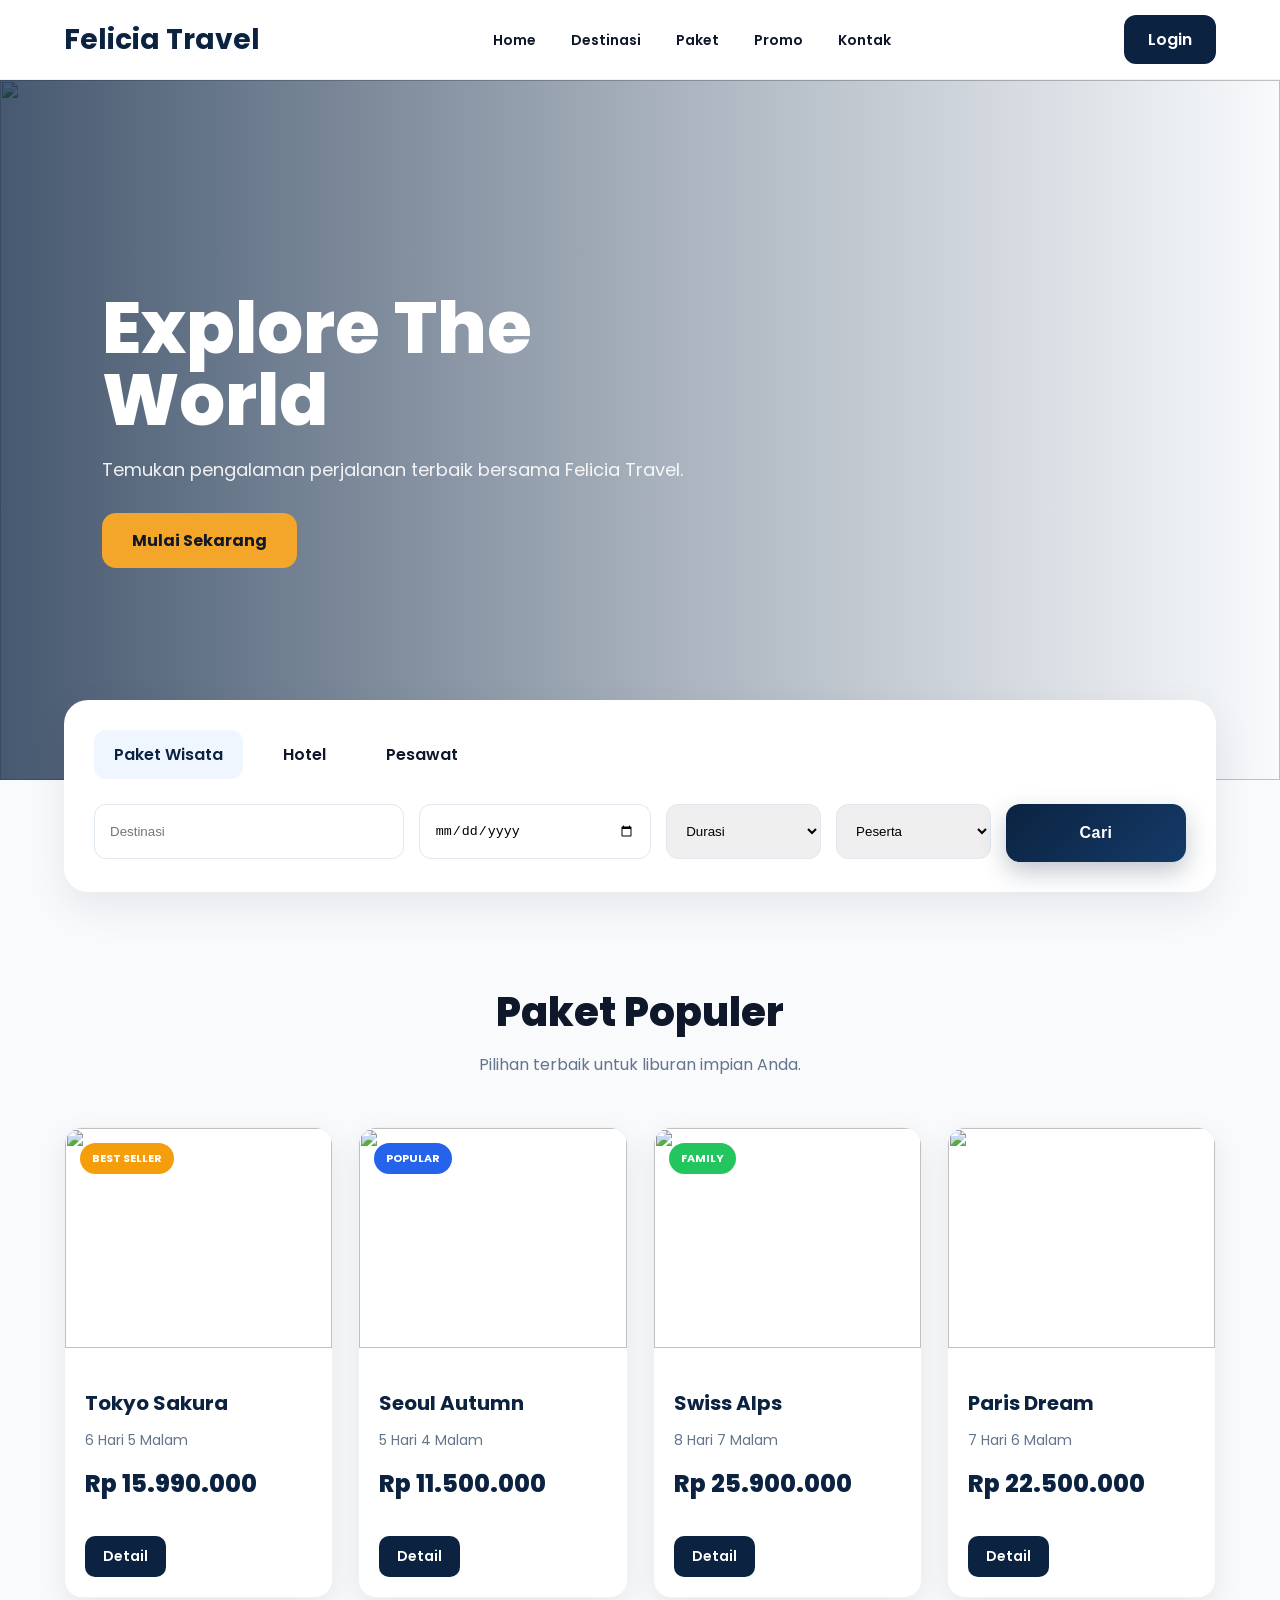
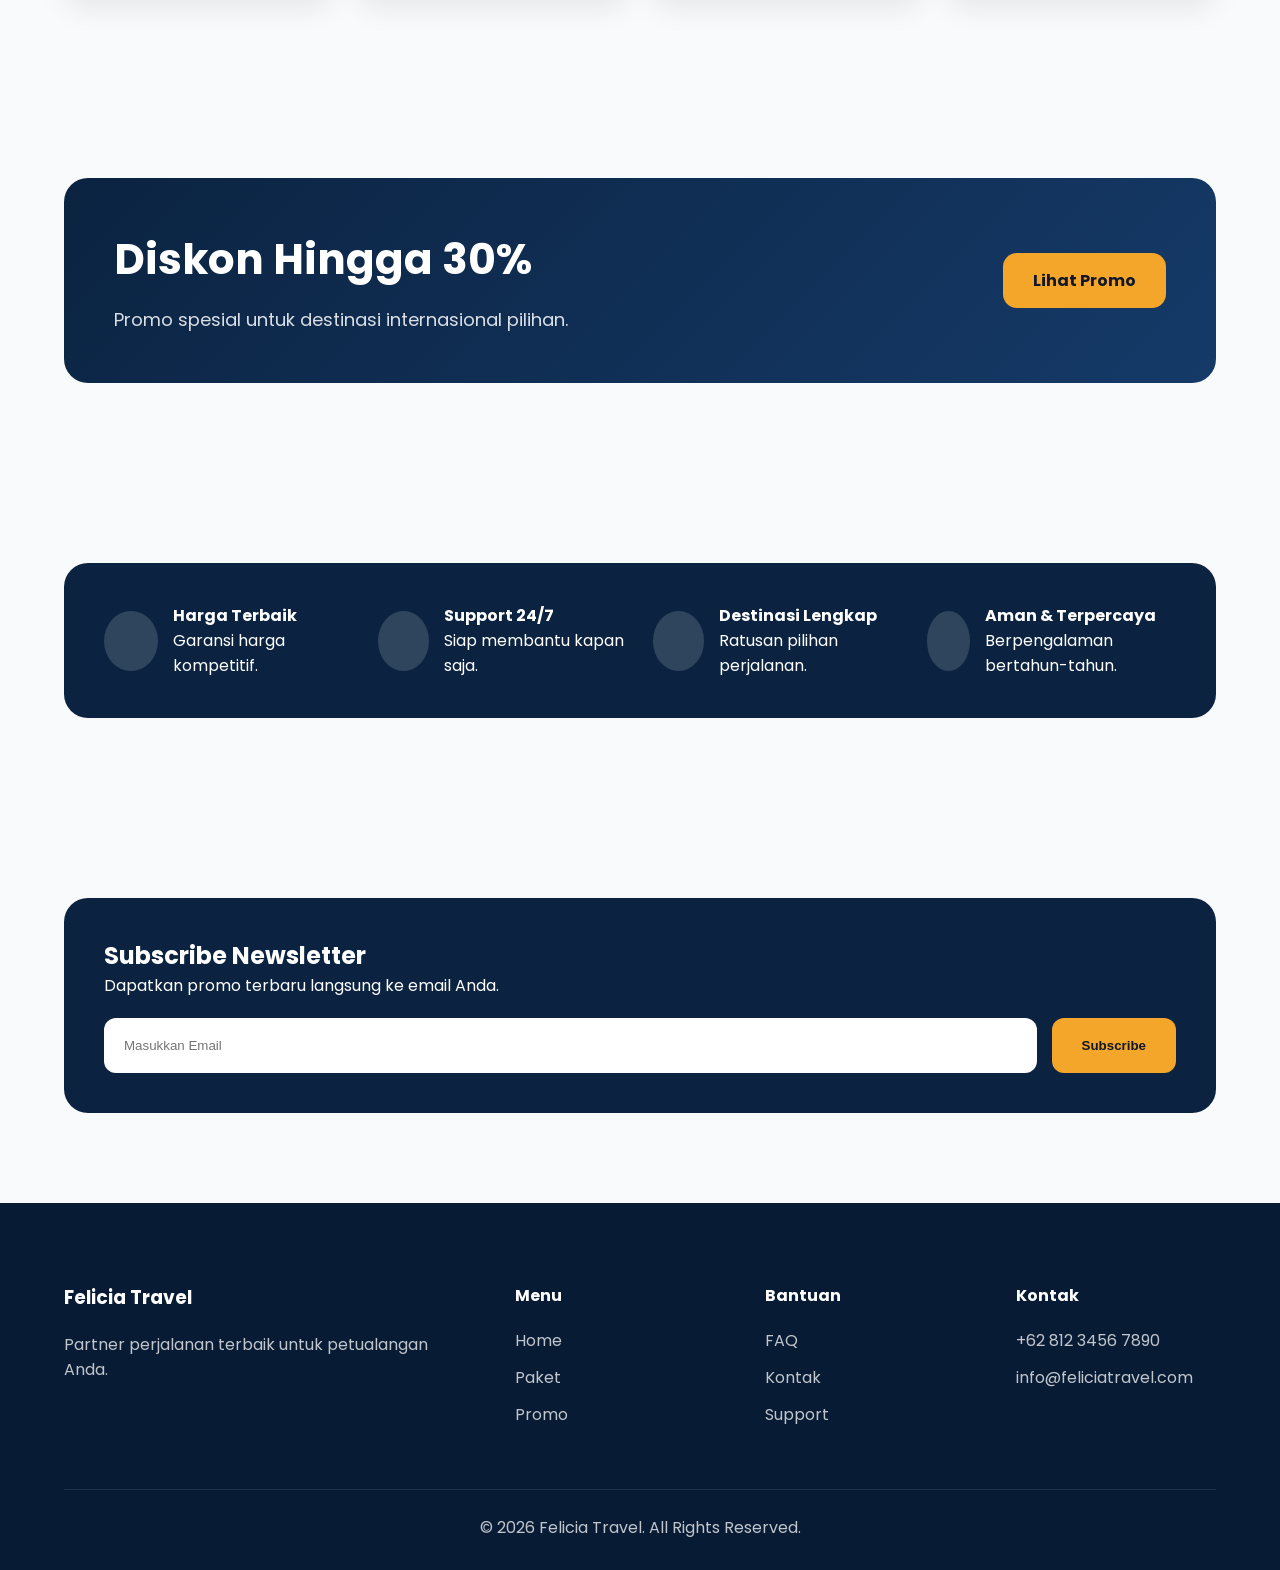
==== commit 69445cb6: "Final project Felicia Travel" ====
--- a/index.html
+++ b/index.html
@@ -1,227 +1,553 @@
 <!DOCTYPE html>
 <html lang="id">
+
 <head>
-    <meta charset="UTF-8">
-    <meta name="viewport" content="width=device-width, initial-scale=1.0">
-
-    <title>Travel Indonesia</title>
-
-    <link href="https://fonts.googleapis.com/css2?family=Outfit:wght@400;700;800&family=Plus+Jakarta+Sans:wght@400;500;600&display=swap" rel="stylesheet">
-
-    <link rel="stylesheet" href="css/style.css">
+<meta charset="UTF-8">
+<meta name="viewport" content="width=device-width, initial-scale=1.0">
+
+<title>Felicia Travel</title>
+
+<link rel="preconnect" href="https://fonts.googleapis.com">
+<link href="https://fonts.googleapis.com/css2?family=Poppins:wght@300;400;500;600;700;800&display=swap" rel="stylesheet">
+
+<link rel="stylesheet" href="css/style.css">
+
 </head>
 
 <body>
 
-    <!-- HEADER -->
-    <header class="page-header fade-in">
-        <h1>
-            Explore
-            <span class="highlight">
-                Indonesia Bersama Felicia
-            </span>
-        </h1>
-
-        <p>
-            Temukan destinasi wisata terbaik dengan harga terjangkau
-        </p>
-    </header>
-
-    <!-- NAVBAR -->
-    <nav class="nav">
-        <a href="index.html">HOME</a>
-        <a href="package.html">PACKAGE</a>
-        <a href="booking.html">BOOKING</a>
-        <a href="login.html">LOGIN</a>
-    </nav>
-
-    <!-- HERO -->
-    <section class="hero fade-in">
-        <h2>Jelajahi Dunia Bersama Kami</h2>
-
-        <p>
-            Paket wisata terbaik dengan harga spesial
-        </p>
-
-        <a href="booking.html" class="hero-btn">
-            Pesan Sekarang
-        </a>
-    </section>
-
-    <!-- MAIN CONTENT -->
-    <main>
-
-        <div class="product-grid">
-
-            <!-- CARD 1 -->
-            <div class="product-card reveal">
-
-                <div class="image-box">
-                    <img src="assets/Korea.jpeg" alt="Korea Package">
-
-                    <span class="badge">
-                        Promo
-                    </span>
-                </div>
-
-                <div class="content">
-
-                    <h2 class="nama-barang">
-                        KOREA PACKAGE
-                    </h2>
-
-                    <p class="deskripsi-barang">
-                        Liburan seru ke Korea dengan fasilitas lengkap.
-                    </p>
-
-                    <div class="footer">
-                        <span class="harga-barang">
-                            Rp 2.500.000
-                        </span>
-
-                        <button class="buy-btn">
-                            Booking
-                        </button>
-                    </div>
-
-                </div>
-
-            </div>
-
-            <!-- CARD 2 -->
-            <div class="product-card reveal">
-
-                <div class="image-box">
-                    <img src="assets/jepang.jpeg" alt="Jepang Package">
-
-                    <span class="badge">
-                        Best Seller
-                    </span>
-                </div>
-
-                <div class="content">
-
-                    <h2 class="nama-barang">
-                        JEPANG PACKAGE
-                    </h2>
-
-                    <p class="deskripsi-barang">
-                        Jelajahi keindahan Jepang dengan fasilitas hotel,
-                        makan, dan tour guide.
-                    </p>
-
-                    <div class="footer">
-                        <span class="harga-barang">
-                            Rp 3.500.000
-                        </span>
-
-                        <button class="buy-btn">
-                            Booking
-                        </button>
-                    </div>
-
-                </div>
-
-            </div>
-
-        </div>
-
-    </main>
-
-    <!-- FEATURES -->
-    <section class="features">
-
-        <div class="feature-box reveal">
-            <h3>Hotel Bintang 5</h3>
-
-            <p>
-                Menginap di hotel terbaik dengan fasilitas premium.
-            </p>
-        </div>
-
-        <div class="feature-box reveal">
-            <h3>Tour Guide Profesional</h3>
-
-            <p>
-                Dipandu oleh guide berpengalaman.
-            </p>
-        </div>
-
-        <div class="feature-box reveal">
-            <h3>Harga Terjangkau</h3>
-
-            <p>
-                Paket wisata lengkap dengan harga kompetitif.
-            </p>
-        </div>
-
-    </section>
-
-    <!-- TESTIMONIAL -->
-    <section class="testimonial">
-
-        <div class="testimonial-box reveal">
-            <p>
-                "Pelayanan sangat memuaskan dan perjalanan
-                berjalan lancar."
-            </p>
-
-            <strong>- Andi</strong>
-        </div>
-
-        <div class="testimonial-box reveal">
-            <p>
-                "Harga murah tetapi fasilitas sangat lengkap."
-            </p>
-
-            <strong>- Siti</strong>
-        </div>
-
-    </section>
-
-    <!-- FOOTER -->
-    <footer class="footer-section">
-        <h3>Travel Indonesia</h3>
-
-        <p>
-            © 2025 Travel Indonesia. All Rights Reserved.
-        </p>
-    </footer>
-
-    <!-- FLOATING BUTTON -->
-    <div class="floating-btn">
-        ↑
-    </div>
-
-    <!-- SCROLL REVEAL -->
-    <script>
-        const reveals = document.querySelectorAll(
-            '.product-card, .feature-box, .testimonial-box'
-        );
-
-        function revealOnScroll() {
-
-            reveals.forEach((element) => {
-
-                const windowHeight = window.innerHeight;
-                const elementTop =
-                    element.getBoundingClientRect().top;
-
-                if (elementTop < windowHeight - 100) {
-                    element.classList.add('active');
-                }
-
-            });
-
-        }
-
-        window.addEventListener(
-            'scroll',
-            revealOnScroll
-        );
-
-        revealOnScroll();
-    </script>
+<!-- NAVBAR -->
+
+<nav class="navbar">
+
+<div class="container nav-container">
+
+<div class="logo">
+Felicia Travel
+</div>
+
+<ul class="nav-menu">
+
+<li><a href="index.html" class="nav-link">Home</a></li>
+<li><a href="destinasi.html" class="nav-link">Destinasi</a></li>
+<li><a href="package.html" class="nav-link">Paket</a></li>
+<li><a href="promo.html" class="nav-link">Promo</a></li>
+<li><a href="kontak.html" class="nav-link">Kontak</a></li>
+
+</ul>
+
+<a href="login.html" class="btn-login">
+Login
+</a>
+
+</div>
+
+</nav>
+
+<!-- HERO -->
+
+<section class="hero">
+
+<img src="https://images.unsplash.com/photo-1507525428034-b723cf961d3e?w=1920">
+
+<div class="hero-content">
+
+<h1>
+Explore The World
+</h1>
+
+<p>
+Temukan pengalaman perjalanan terbaik bersama Felicia Travel.
+</p>
+
+<a href="package.html" class="btn-hero">
+Mulai Sekarang
+</a>
+
+</div>
+
+</section>
+
+<!-- SEARCH -->
+
+<div class="container search-wrapper">
+
+<div class="search-box">
+
+<div class="search-tabs">
+
+<div class="search-tab active">
+Paket Wisata
+</div>
+
+
+<div class="search-tab">
+Hotel
+</div>
+
+<div class="search-tab">
+Pesawat
+</div>
+
+</div>
+
+<div class="search-grid">
+
+    <input
+        type="text"
+        id="destination"
+        placeholder="Destinasi">
+
+    <input
+        type="date"
+        id="date">
+
+    <select id="duration">
+        <option value="">Durasi</option>
+        <option>3 Hari</option>
+        <option>5 Hari</option>
+        <option>7 Hari</option>
+    </select>
+
+    <select id="person">
+        <option value="">Peserta</option>
+        <option>1 Orang</option>
+        <option>2 Orang</option>
+        <option>3 Orang</option>
+        <option>4+ Orang</option>
+    </select>
+
+    <button
+        class="btn-search"
+        id="searchBtn">
+
+        Cari
+
+    </button>
+
+</div>
+
+<div id="searchResult"></div>
+
+</div>
+
+</div>
+
+<!-- PAKET -->
+
+<section class="section">
+
+<div class="container">
+
+<h2 class="section-title">
+Paket Populer
+</h2>
+
+<p class="section-subtitle">
+Pilihan terbaik untuk liburan impian Anda.
+</p>
+
+<div class="package-grid">
+
+<!-- CARD 1 -->
+
+<div class="package-card">
+
+<div class="package-image">
+
+<span class="badge badge-best">
+BEST SELLER
+</span>
+
+<img src="https://images.unsplash.com/photo-1540959733332-eab4deabeeaf">
+
+</div>
+
+<div class="package-content">
+
+<h3 class="package-title">
+Tokyo Sakura
+</h3>
+
+<div class="package-meta">
+6 Hari 5 Malam
+</div>
+
+<div class="package-price">
+Rp 15.990.000
+</div>
+
+<a href="detail.html?paket=tokyo"  class="btn-detail">
+Detail
+</a>
+
+</div>
+
+</div>
+
+<!-- CARD 2 -->
+
+<div class="package-card">
+
+<div class="package-image">
+
+<span class="badge badge-popular">
+POPULAR
+</span>
+
+<img src="https://images.ctfassets.net/dsbipkqphva2/2zdUsTY6w9GCLDiJ7oQXgS/e887adf01a8babce16caa45ade3d9828/A_woman_taking_a_photo_of_an_autumn_tree_near_Gyeongbokgung_Palace_-_Seoul_5_Days_Itinerary_Autumn_-_Places_To_Visit_In_Seo.jpeg?fm=webp&w=1192">
+
+</div>
+
+<div class="package-content">
+
+<h3 class="package-title">
+Seoul Autumn
+</h3>
+
+<div class="package-meta">
+5 Hari 4 Malam
+</div>
+
+<div class="package-price">
+Rp 11.500.000
+</div>
+
+<a href="detail.html?paket=seoul" class="btn-detail">
+Detail
+</a>
+
+</div>
+
+</div>
+
+<!-- CARD 3 -->
+
+<div class="package-card">
+
+<div class="package-image">
+
+<span class="badge badge-family">
+FAMILY
+</span>
+
+<img src="https://images.unsplash.com/photo-1506744038136-46273834b3fb">
+
+</div>
+
+<div class="package-content">
+
+<h3 class="package-title">
+Swiss Alps
+</h3>
+
+<div class="package-meta">
+8 Hari 7 Malam
+</div>
+
+<div class="package-price">
+Rp 25.900.000
+</div>
+
+<a href="detail.html?paket=europe" class="btn-detail">
+Detail
+</a>
+
+</div>
+
+</div>
+
+<!-- CARD 4 -->
+
+<div class="package-card">
+
+<div class="package-image">
+
+<img src="https://images.unsplash.com/photo-1516483638261-f4dbaf036963">
+
+</div>
+
+<div class="package-content">
+
+<h3 class="package-title">
+Paris Dream
+</h3>
+
+<div class="package-meta">
+7 Hari 6 Malam
+</div>
+
+<div class="package-price">
+Rp 22.500.000
+</div>
+
+<a href="detail.html?paket=australia" class="btn-detail">
+Detail
+</a>
+
+</div>
+
+</div>
+
+</div>
+
+</div>
+
+</section>
+
+<!-- PROMO -->
+
+<section class="section">
+
+<div class="container">
+
+<div class="promo-banner">
+
+<div>
+
+<h2>
+Diskon Hingga 30%
+</h2>
+
+<p>
+Promo spesial untuk destinasi internasional pilihan.
+</p>
+
+</div>
+
+<a href="promo.html" class="btn-hero">
+Lihat Promo
+</a>
+
+</div>
+
+</div>
+
+</section>
+
+
+<!-- BENEFITS -->
+
+<section class="section">
+
+<div class="container">
+
+<div class="benefits">
+
+<div class="benefit-grid">
+
+<div class="benefit-item">
+
+<div class="benefit-icon">
+<i class="fas fa-tag"></i>
+</div>
+
+<div>
+<h4>Harga Terbaik</h4>
+<p>Garansi harga kompetitif.</p>
+</div>
+
+</div>
+
+<div class="benefit-item">
+
+<div class="benefit-icon">
+<i class="fas fa-headset"></i>
+</div>
+
+<div>
+<h4>Support 24/7</h4>
+<p>Siap membantu kapan saja.</p>
+</div>
+
+</div>
+
+<div class="benefit-item">
+
+<div class="benefit-icon">
+<i class="fas fa-plane"></i>
+</div>
+
+<div>
+<h4>Destinasi Lengkap</h4>
+<p>Ratusan pilihan perjalanan.</p>
+</div>
+
+</div>
+
+<div class="benefit-item">
+
+<div class="benefit-icon">
+<i class="fas fa-shield"></i>
+</div>
+
+<div>
+<h4>Aman & Terpercaya</h4>
+<p>Berpengalaman bertahun-tahun.</p>
+</div>
+
+</div>
+
+</div>
+
+</div>
+
+</div>
+
+</section>
+
+<!-- NEWSLETTER -->
+
+<section class="section">
+
+<div class="container">
+
+<div class="newsletter">
+
+<h2>
+Subscribe Newsletter
+</h2>
+
+<p>
+Dapatkan promo terbaru langsung ke email Anda.
+</p>
+
+<form class="newsletter-form">
+
+<input
+type="email"
+placeholder="Masukkan Email">
+
+<button type="submit">
+Subscribe
+</button>
+
+</form>
+
+</div>
+
+</div>
+
+</section>
+
+<!-- FOOTER -->
+
+<footer>
+
+<div class="container">
+
+<div class="footer-grid">
+
+<div>
+
+<h3 class="footer-title">
+Felicia Travel
+</h3>
+
+<p>
+Partner perjalanan terbaik untuk petualangan Anda.
+</p>
+
+</div>
+
+<div>
+
+<h4 class="footer-title">
+Menu
+</h4>
+
+<div class="footer-links">
+
+<a href="#">Home</a>
+<a href="#">Paket</a>
+<a href="#">Promo</a>
+
+</div>
+
+</div>
+
+<div>
+
+<h4 class="footer-title">
+Bantuan
+</h4>
+
+<div class="footer-links">
+
+<a href="#">FAQ</a>
+<a href="#">Kontak</a>
+<a href="#">Support</a>
+
+</div>
+
+</div>
+
+<div>
+
+<h4 class="footer-title">
+Kontak
+</h4>
+
+<div class="footer-links">
+
+<a href="#">+62 812 3456 7890</a>
+<a href="#">info@feliciatravel.com</a>
+
+</div>
+
+</div>
+
+</div>
+
+<div class="footer-bottom">
+© 2026 Felicia Travel. All Rights Reserved.
+</div>
+
+</div>
+
+</footer>
+
+<script>
+document.addEventListener("DOMContentLoaded", function () {
+
+    const result = document.getElementById("searchResult");
+
+    // Kosongkan saat pertama kali membuka halaman
+    result.innerHTML = "";
+    result.classList.remove("active");
+
+    // Hapus pencarian lama
+    localStorage.removeItem("searchDestination");
+
+});
+</script>
+
+<script>
+
+document.getElementById("searchBtn").addEventListener("click", function () {
+
+    const destination =
+    document.getElementById("destination").value.trim();
+
+    if(destination === ""){
+
+        alert("Silakan masukkan destinasi.");
+
+        return;
+
+    }
+
+    localStorage.setItem(
+        "searchDestination",
+        destination
+    );
+
+    window.location.href =
+    "destinasi.html";
+
+});
+
+</script> 
 
 </body>
 </html>
--- a/css/style.css
+++ b/css/style.css
@@ -1,863 +1,1591 @@
 :root {
-    --primary: #762E3F;
-    --primary-light: #AB8882;
-    --secondary: #E8DDDD;
-    --accent: #D8A694;
-    --dark: #754B4D;
-    --light: #f8f9fa;
-    --white: #f7f5f3;
-
-    --shadow: 0 10px 30px rgba(0,0,0,0.08);
-    --shadow-hover: 0 20px 50px rgba(0,0,0,0.15);
-
-    --transition: all 0.4s ease;
-    --radius: 24px;
-}
-
-* {
-    margin: 0;
-    padding: 0;
-    box-sizing: border-box;
-}
-
-html {
-    scroll-behavior: smooth;
-}
-
-body {
-    font-family: 'Plus Jakarta Sans', sans-serif;
-    background: #f5f6fa;
-    color: var(--dark);
-    overflow-x: hidden;
-    line-height: 1.6;
-}
-
-.page-wrapper {
-    max-width: 1400px;
-    margin: auto;
-    padding: 40px 20px;
-}
-
-.page-header {
-    text-align: center;
-    margin-bottom: 40px;
-}
-
-.page-header h1 {
-    font-size: 3rem;
-    font-family: 'Outfit', sans-serif;
-    font-weight: 800;
-}
-
-.highlight {
-    background: linear-gradient(
-        90deg,
-        var(--primary),
-        var(--accent)
+  /* PRIMARY */
+  --primary: #0B2341;
+  --primary-light: #153A68;
+  --primary-dark: #07192E;
+
+  /* ACCENT */
+  --accent: #F4A62A;
+  --accent-hover: #E69717;
+
+  /* NEUTRAL */
+  --white: #FFFFFF;
+  --bg: #F8FAFC;
+  --surface: #FFFFFF;
+
+  /* TEXT */
+  --text: #0F172A;
+  --text-light: #64748B;
+
+  /* BORDER */
+  --border: #E2E8F0;
+
+  /* SHADOW */
+  --shadow: 0 10px 30px rgba(2, 6, 23, .08);
+
+  /* RADIUS */
+  --radius: 20px;
+
+  /* TRANSITION */
+  --transition: all .3s ease;
+}
+
+/* RESET */
+
+*{
+  margin:0;
+  padding:0;
+  box-sizing:border-box;
+}
+
+html{
+  scroll-behavior:smooth;
+}
+
+body{
+  font-family:'Poppins',sans-serif;
+  background:var(--bg);
+  color:var(--text);
+  overflow-x:hidden;
+}
+
+a{
+  text-decoration:none;
+  color:inherit;
+}
+
+ul{
+  list-style:none;
+}
+
+img{
+  width:100%;
+  display:block;
+}
+
+/* CONTAINER */
+
+.container{
+  width:90%;
+  max-width:1400px;
+  margin:auto;
+}
+
+/* NAVBAR */
+
+.navbar{
+  position:fixed;
+  top:0;
+  left:0;
+  width:100%;
+  height:80px;
+  background:#fff;
+  z-index:999;
+  border-bottom:1px solid rgba(0,0,0,.05);
+}
+
+.nav-container{
+  height:100%;
+  display:flex;
+  align-items:center;
+  justify-content:space-between;
+}
+
+.logo{
+  font-size:28px;
+  font-weight:700;
+  color:var(--primary);
+}
+
+.nav-menu{
+  display:flex;
+  gap:35px;
+}
+
+.nav-link{
+  font-size:14px;
+  font-weight:600;
+  color:var(--text);
+  transition:var(--transition);
+}
+
+.nav-link:hover{
+  color:var(--primary);
+}
+
+.btn-login{
+  background:var(--primary);
+  color:#fff;
+  padding:12px 24px;
+  border-radius:12px;
+  font-weight:600;
+  transition:var(--transition);
+}
+
+.btn-login:hover{
+  background:var(--primary-light);
+}
+
+/* HERO */
+
+.hero{
+  position:relative;
+  height:700px;
+  overflow:hidden;
+  margin-top:80px;
+}
+
+.hero img{
+  width:100%;
+  height:100%;
+  object-fit:cover;
+}
+
+.hero::before{
+  content:'';
+  position:absolute;
+  inset:0;
+
+  background:
+  linear-gradient(
+    90deg,
+    rgba(11,35,65,.75),
+    rgba(11,35,65,.35),
+    transparent
+  );
+}
+
+.hero-content{
+  position:absolute;
+  z-index:2;
+  top:50%;
+  left:8%;
+  transform:translateY(-50%);
+  max-width:600px;
+}
+
+.hero h1{
+  font-size:72px;
+  line-height:1;
+  color:#fff;
+  font-weight:800;
+  margin-bottom:20px;
+}
+
+.hero p{
+  color:rgba(255,255,255,.9);
+  font-size:18px;
+  margin-bottom:30px;
+}
+
+.btn-hero{
+  display:inline-flex;
+  align-items:center;
+  gap:10px;
+  background:var(--accent);
+  color:#111827;
+  padding:15px 30px;
+  border-radius:14px;
+  font-weight:700;
+  transition:var(--transition);
+}
+
+.btn-hero:hover{
+  background:var(--accent-hover);
+  transform:translateY(-2px);
+}
+
+/* DESTINASI FINAL */
+
+.page-header{
+    margin-top:80px;
+    padding:100px 0;
+    text-align:center;
+
+    background:
+    linear-gradient(
+        rgba(11,35,65,.85),
+        rgba(11,35,65,.85)
+    ),
+    url("https://images.unsplash.com/photo-1501785888041-af3ef285b470");
+
+    background-size:cover;
+    background-position:center;
+}
+
+.page-header h1{
+    color:#fff;
+    font-size:56px;
+    font-weight:800;
+    margin-bottom:15px;
+}
+
+.page-header p{
+    color:rgba(255,255,255,.85);
+    font-size:18px;
+}
+
+.destination-grid{
+    display:grid;
+    grid-template-columns:repeat(auto-fit,minmax(350px,1fr));
+    gap:30px;
+}
+
+.destination-card{
+    background:#fff;
+    border-radius:20px;
+    overflow:hidden;
+    box-shadow:0 10px 30px rgba(0,0,0,.08);
+    transition:.3s ease;
+}
+
+.destination-card:hover{
+    transform:translateY(-8px);
+    box-shadow:0 20px 40px rgba(0,0,0,.12);
+}
+
+.destination-image{
+    width:100%;
+    height:240px;
+    overflow:hidden;
+}
+
+.destination-image img{
+    width:100%;
+    height:100%;
+    object-fit:cover;
+    display:block;
+    transition:.5s;
+}
+
+.destination-card:hover .destination-image img{
+    transform:scale(1.08);
+}
+
+.destination-content{
+    padding:24px;
+}
+
+.destination-content h3{
+    font-size:24px;
+    color:#0B2341;
+    margin-bottom:12px;
+}
+
+.destination-content p{
+    color:#64748B;
+    line-height:1.7;
+    margin-bottom:18px;
+}
+
+.destination-price{
+    font-size:22px;
+    font-weight:800;
+    color:#0B2341;
+    margin-bottom:20px;
+}
+
+.destination-btn{
+    display:inline-block;
+    padding:12px 24px;
+    background:#0B2341;
+    color:#fff;
+    border-radius:12px;
+    font-weight:600;
+    transition:.3s;
+}
+
+.destination-btn:hover{
+    background:#153A68;
+}
+
+@media(max-width:768px){
+
+    .page-header h1{
+        font-size:38px;
+    }
+
+    .destination-grid{
+        grid-template-columns:1fr;
+    }
+
+}
+
+/* PACKAGE FINAL */
+
+.package-grid{
+    display:grid;
+    grid-template-columns:repeat(auto-fit,minmax(320px,1fr));
+    gap:30px;
+}
+
+.package-card{
+    background:#fff;
+    border-radius:20px;
+    overflow:hidden;
+    box-shadow:0 10px 30px rgba(0,0,0,.08);
+    transition:.3s;
+}
+
+.package-card:hover{
+    transform:translateY(-8px);
+    box-shadow:0 20px 40px rgba(0,0,0,.12);
+}
+
+.package-image{
+    position:relative;
+    height:240px;
+    overflow:hidden;
+}
+
+.package-image img{
+    width:100%;
+    height:100%;
+    object-fit:cover;
+    transition:.5s;
+}
+
+.package-card:hover .package-image img{
+    transform:scale(1.08);
+}
+
+.package-content{
+    padding:24px;
+}
+
+.package-title{
+    font-size:24px;
+    color:#0B2341;
+    margin-bottom:12px;
+}
+
+.package-meta{
+    color:#64748B;
+    margin-bottom:15px;
+}
+
+.package-price{
+    font-size:28px;
+    font-weight:800;
+    color:#0B2341;
+    margin-bottom:20px;
+}
+
+.badge{
+    position:absolute;
+    top:15px;
+    left:15px;
+    padding:8px 14px;
+    border-radius:50px;
+    color:white;
+    font-size:12px;
+    font-weight:700;
+}
+
+.badge-best{
+    background:#F59E0B;
+}
+
+.badge-popular{
+    background:#2563EB;
+}
+
+.badge-family{
+    background:#22C55E;
+}
+
+.btn-detail{
+    display:block;
+    text-align:center;
+    background:#0B2341;
+    color:white;
+    padding:14px;
+    border-radius:12px;
+    font-weight:600;
+    transition:.3s;
+}
+
+.btn-detail:hover{
+    background:#153A68;
+}
+
+@media(max-width:768px){
+
+    .package-grid{
+        grid-template-columns:1fr;
+    }
+
+}
+
+/* SEARCH BOX */
+
+.search-wrapper{
+  position:relative;
+  margin-top:-80px;
+  z-index:20;
+}
+
+.search-box{
+  background:#fff;
+  border-radius:24px;
+  padding:30px;
+  box-shadow: 0 15px 40px rgba(15,23,42,.08);
+}
+
+.search-tabs{
+  display:flex;
+  gap:20px;
+  margin-bottom:25px;
+}
+
+.search-tab{
+  padding:12px 20px;
+  border-radius:12px;
+  font-weight:600;
+  cursor:pointer;
+  transition:.3s;
+}
+
+.search-tab.active{
+  background:#EFF6FF;
+  color:var(--primary);
+}
+
+.search-grid{
+    display:grid;
+    grid-template-columns:
+    2fr
+    1.5fr
+    1fr
+    1fr
+    180px;
+
+    gap:15px;
+}
+
+.search-box input,
+.search-box select{
+  height:55px;
+  border:1px solid var(--border);
+  border-radius:12px;
+  padding:0 15px;
+  outline:none;
+}
+
+.search-box input:focus,
+.search-box select:focus{
+  border-color:var(--primary);
+}
+
+.btn-search{
+    width:100%;
+    height:58px;
+    background:linear-gradient(135deg,#0B2341,#153A68);
+    color:white;
+    border:none;
+    border-radius:14px;
+    font-size:16px;
+    font-weight:700;
+    letter-spacing:.5px;
+    cursor:pointer;
+    box-shadow:
+    0 10px 25px rgba(11,35,65,.25);
+    transition:.3s;
+}
+
+.btn-search:hover{
+    transform:translateY(-2px);
+}
+
+.btn-search:hover{
+  background:var(--primary-light);
+}
+
+#searchResult{
+    display:none;
+    margin-top:20px;
+    padding:18px 24px;
+    background:#EFF6FF;
+    border-radius:12px;
+    color:#0B2341;
+    font-weight:600;
+}
+
+#searchResult.active{
+    display:block;
+}
+
+/* SECTION */
+
+.section{
+  padding:90px 0;
+}
+
+.section-title{
+  text-align:center;
+  margin-bottom:10px;
+  font-size:40px;
+  font-weight:800;
+}
+
+.section-subtitle{
+  text-align:center;
+  color:var(--text-light);
+  margin-bottom:50px;
+}
+
+/* DESTINATION CARD */
+
+.destination-grid{
+  display:grid;
+  grid-template-columns:repeat(5,1fr);
+  gap:20px;
+}
+
+.destination-card{
+  background:#fff;
+  border-radius:18px;
+  overflow:hidden;
+  transition:.35s;
+  border:1px solid #eef2f7;
+}
+
+.destination-card:hover{
+  transform:translateY(-8px);
+  box-shadow: 0 20px 40px rgba(15,23,42,.12);
+}
+
+.destination-card img{
+  height:180px;
+  object-fit:cover;
+}
+
+.destination-content{
+  padding:18px;
+}
+
+.destination-title{
+  font-size:18px;
+  font-weight:700;
+  margin-bottom:8px;
+}
+
+.destination-price{
+  color:var(--primary);
+  font-size:20px;
+  font-weight:800;
+}
+
+/* PROMO FINAL */
+
+.promo-grid{
+    display:grid;
+    grid-template-columns:repeat(auto-fit,minmax(350px,1fr));
+    gap:30px;
+}
+
+.promo-card{
+    background:#fff;
+    border-radius:20px;
+    overflow:hidden;
+    box-shadow:0 10px 30px rgba(0,0,0,.08);
+    transition:.3s;
+}
+
+.promo-card:hover{
+    transform:translateY(-8px);
+    box-shadow:0 20px 40px rgba(0,0,0,.12);
+}
+
+.promo-image{
+    height:240px;
+    overflow:hidden;
+}
+
+.promo-image img{
+    width:100%;
+    height:100%;
+    object-fit:cover;
+    transition:.5s;
+}
+
+.promo-card:hover img{
+    transform:scale(1.08);
+}
+
+.promo-content{
+    padding:24px;
+}
+
+.promo-badge{
+    display:inline-block;
+    background:#F4A62A;
+    color:#111;
+    padding:8px 14px;
+    border-radius:50px;
+    font-size:12px;
+    font-weight:700;
+    margin-bottom:15px;
+}
+
+.promo-content h3{
+    font-size:24px;
+    color:#0B2341;
+    margin-bottom:12px;
+}
+
+.promo-content p{
+    color:#64748B;
+    line-height:1.7;
+    margin-bottom:18px;
+}
+
+.promo-price{
+    display:flex;
+    flex-direction:column;
+    gap:5px;
+    margin-bottom:20px;
+}
+
+.old-price{
+    text-decoration:line-through;
+    color:#94A3B8;
+    font-size:15px;
+}
+
+.new-price{
+    color:#0B2341;
+    font-size:28px;
+    font-weight:800;
+}
+
+.promo-btn{
+    display:block;
+    text-align:center;
+    background:#0B2341;
+    color:white;
+    padding:14px;
+    border-radius:12px;
+    font-weight:600;
+    transition:.3s;
+}
+
+.promo-btn:hover{
+    background:#153A68;
+}
+
+.promo-banner{
+    background:linear-gradient(
+        135deg,
+        #0B2341,
+        #153A68
     );
 
-    background-clip: text;
-    -webkit-background-clip: text;
-    -webkit-text-fill-color: transparent;
-}
-
-.page-header p {
-    margin-top: 10px;
-    color: #666;
-}
-
-.nav {
-    display: flex;
-    justify-content: center;
-    gap: 25px;
-    margin-bottom: 40px;
-    flex-wrap: wrap;
-}
-
-.nav a {
-    text-decoration: none;
-    color: var(--dark);
-    font-weight: 600;
-    position: relative;
-    padding: 8px 14px;
-    transition: var(--transition);
-}
-
-.nav a::after {
-    content: '';
-    width: 0;
-    height: 3px;
-    background: var(--primary);
-    position: absolute;
-    left: 0;
-    bottom: -5px;
-
-    transition: var(--transition);
-}
-
-.nav a:hover::after {
-    width: 100%;
-}
-
-.hero {
+    border-radius:24px;
+    padding:50px;
+
+    color:white;
+
+    display:flex;
+    justify-content:space-between;
+    align-items:center;
+
+    gap:30px;
+
+    overflow:hidden;
+}
+
+.promo-banner h2{
+    font-size:42px;
+    margin-bottom:15px;
+}
+
+.promo-banner p{
+    color:rgba(255,255,255,.85);
+    font-size:18px;
+}
+
+@media(max-width:768px){
+
+    .promo-banner{
+        flex-direction:column;
+        text-align:center;
+    }
+
+}
+
+@media(max-width:768px){
+
+    .promo-grid{
+        grid-template-columns:1fr;
+    }
+
+}
+
+/* PACKAGE CARD */
+
+.package-grid{
+  display:grid;
+  grid-template-columns:repeat(4,1fr);
+  gap:25px;
+}
+
+.package-card{
+  background:#fff;
+  border-radius:18px;
+  overflow:hidden;
+  border:1px solid #eef2f7;
+  transition:.35s;
+}
+
+.package-card:hover{
+  transform:translateY(-8px);
+  box-shadow: 0 20px 40px rgba(15,23,42,.12);
+}
+
+.package-image{
+  position:relative;
+}
+
+.package-image img{
+  height:220px;
+  object-fit:cover;
+}
+
+.badge{
+  position:absolute;
+  top:15px;
+  left:15px;
+  padding:7px 12px;
+  border-radius:999px;
+  font-size:11px;
+  font-weight:700;
+}
+
+.badge-best{
+  background:#F59E0B;
+  color:white;
+}
+
+.badge-popular{
+  background:#2563EB;
+  color:white;
+}
+
+.badge-family{
+  background:#22C55E;
+  color:white;
+}
+
+.package-content{
+  padding:20px;
+}
+
+.package-title{
+  font-size:20px;
+  font-weight:700;
+  margin-bottom:12px;
+}
+
+.package-meta{
+  color:var(--text-light);
+  font-size:14px;
+  margin-bottom:15px;
+}
+
+.package-price{
+  font-size:24px;
+  color:var(--primary);
+  font-weight:800;
+}
+
+.btn-detail{
+  display:inline-block;
+  margin-top:15px;
+  background:var(--primary);
+  color:white;
+  padding:10px 18px;
+  border-radius:10px;
+  font-size:14px;
+  font-weight:600;
+}
+
+.booking-modal{
+    position:fixed;
+    inset:0;
+    background:rgba(0,0,0,.6);
+    display:none;
+    justify-content:center;
+    align-items:center;
+    z-index:9999;
+}
+
+.booking-modal.active{
+    display:flex;
+}
+
+.booking-box{
+    width:90%;
+    max-width:500px;
+    background:#fff;
+    padding:35px;
+    border-radius:24px;
+    position:relative;
+    animation:popup .3s ease;
+}
+
+@keyframes popup{
+    from{
+        transform:scale(.8);
+        opacity:0;
+    }
+    to{
+        transform:scale(1);
+        opacity:1;
+    }
+}
+
+.close-modal{
+    position:absolute;
+    top:15px;
+    right:20px;
+    font-size:32px;
+    cursor:pointer;
+}
+
+.booking-info{
+    margin:20px 0;
+}
+
+.booking-box form{
+    display:flex;
+    flex-direction:column;
+    gap:15px;
+}
+
+.booking-box input{
+    height:55px;
+    border:1px solid #E2E8F0;
+    border-radius:12px;
+    padding:0 15px;
+}
+
+.booking-box button{
+    height:55px;
+    border:none;
+    border-radius:12px;
+    background:#0B2341;
+    color:white;
+    font-weight:700;
+    cursor:pointer;
+}
+
+.booking-box button:hover{
+    background:#153A68;
+}
+
+/* CONTACT PAGE */
+
+.contact-wrapper{
+    display:grid;
+    grid-template-columns:1fr 1.2fr;
+    gap:40px;
+}
+
+.contact-info{
+    background:#0B2341;
+    color:white;
+    padding:40px;
+    border-radius:24px;
+}
+
+.contact-info h2{
+    margin-bottom:15px;
+    font-size:32px;
+}
+
+.contact-info p{
+    color:rgba(255,255,255,.8);
+    margin-bottom:30px;
+}
+
+.contact-item{
+    margin-bottom:25px;
+}
+
+.contact-item h4{
+    margin-bottom:8px;
+}
+
+.contact-item span{
+    color:rgba(255,255,255,.85);
+}
+
+.contact-form{
+    background:white;
+    padding:40px;
+    border-radius:24px;
+    box-shadow:0 10px 30px rgba(0,0,0,.08);
+}
+
+.contact-form h2{
+    margin-bottom:25px;
+    color:#0B2341;
+}
+
+.form-group{
+    margin-bottom:20px;
+}
+
+.form-group input,
+.form-group textarea{
+    width:100%;
+    border:1px solid #E2E8F0;
+    border-radius:14px;
+    padding:15px;
+    font-size:15px;
+    outline:none;
+}
+
+.form-group textarea{
+    resize:none;
+    height:180px;
+}
+
+.form-group input:focus,
+.form-group textarea:focus{
+    border-color:#0B2341;
+}
+
+.btn-contact{
+    width:100%;
+    height:58px;
+    border:none;
+    border-radius:14px;
+    background:#0B2341;
+    color:white;
+    font-size:16px;
+    font-weight:700;
+    cursor:pointer;
+    transition:.3s;
+}
+
+.btn-book{
+    display:inline-block;
+    margin-top:30px;   /* kasih jarak dari deskripsi */
+    padding:15px 30px;
+    background:#0a2b5e;
+    color:white;
+    text-decoration:none;
+    border-radius:8px;
+}
+
+.btn-contact:hover{
+    background:#153A68;
+}
+
+.map-box{
+    height:450px;
+    overflow:hidden;
+    border-radius:24px;
+    box-shadow:0 10px 30px rgba(0,0,0,.08);
+}
+
+.map-box iframe{
+    width:100%;
+    height:100%;
+    border:none;
+}
+
+@media(max-width:768px){
+
+    .contact-wrapper{
+        grid-template-columns:1fr;
+    }
+
+}
+
+/* BENEFIT */
+
+.benefits{
+  background:var(--primary);
+  color:white;
+  padding:40px;
+  border-radius:24px;
+}
+
+.benefit-grid{
+  display:grid;
+  grid-template-columns:repeat(4,1fr);
+  gap:25px;
+}
+
+.benefit-item{
+  display:flex;
+  align-items:center;
+  gap:15px;
+}
+
+.benefit-icon{
+  width:60px;
+  height:60px;
+  border-radius:50%;
+  background:rgba(255,255,255,.15);
+  display:flex;
+  justify-content:center;
+  align-items:center;
+  font-size:22px;
+}
+
+/* TESTIMONIAL */
+
+.testimonial-grid{
+  display:grid;
+  grid-template-columns:repeat(3,1fr);
+  gap:25px;
+}
+
+.testimonial-card{
+  background:#fff;
+  border-radius:20px;
+  padding:25px;
+  box-shadow:var(--shadow);
+}
+
+.testimonial-user{
+  display:flex;
+  align-items:center;
+  gap:15px;
+  margin-bottom:20px;
+}
+
+.testimonial-user img{
+  width:55px;
+  height:55px;
+  border-radius:50%;
+  object-fit:cover;
+}
+
+.stars{
+  color:#F59E0B;
+  margin-bottom:10px;
+}
+
+/* NEWSLETTER */
+
+.newsletter{
+  background:var(--primary);
+  border-radius:24px;
+  padding:40px;
+  color:white;
+}
+
+.newsletter-form{
+  display:flex;
+  gap:15px;
+  margin-top:20px;
+}
+
+.newsletter input{
+  flex:1;
+  height:55px;
+  border:none;
+  border-radius:12px;
+  padding:0 20px;
+}
+
+.newsletter button{
+  background:var(--accent);
+  border:none;
+  color:#111827;
+  font-weight:700;
+  padding:0 30px;
+  border-radius:12px;
+  cursor:pointer;
+}
+
+/* FOOTER */
+
+footer{
+  background:#081B34;
+  color:rgba(255,255,255,.75);
+  padding:80px 0 30px;
+}
+
+.footer-grid{
+  display:grid;
+  grid-template-columns:
+  2fr 1fr 1fr 1fr;
+  gap:50px;
+}
+
+.footer-title{
+  color:white;
+  font-weight:700;
+  margin-bottom:20px;
+}
+
+.footer-links a{
+  display:block;
+  margin-bottom:12px;
+  transition:.3s;
+}
+
+.footer-links a:hover{
+  color:white;
+}
+
+.footer-bottom{
+  margin-top:50px;
+  padding-top:25px;
+  border-top:
+  1px solid rgba(255,255,255,.1);
+  text-align:center;
+}
+
+/* LOGIN PAGE */
+
+.login-page{
+    min-height:100vh;
+    display:grid;
+    grid-template-columns:1fr 520px;
+}
+
+.login-left{
+    position:relative;
+
     background:
-        linear-gradient(
-            rgba(0,0,0,0.4),
-            rgba(0,0,0,0.4)
-        ),
-        url('../assets/bali.jpeg');
-    background-size: cover;
-    background-position: center;
-    color: white;
-    text-align: center;
-    padding: 120px 20px;
-    border-radius: var(--radius);
-    position: relative;
-    overflow: hidden;
-    margin-bottom: 60px;
-}
-
-.hero::before {
-    content: '';
-    position: absolute;
-    width: 300px;
-    height: 300px;
-    border-radius: 50%;
-    background: rgba(255,255,255,0.08);
-    top: -100px;
-    right: -100px;
-}
-
-.hero h2 {
-    font-size: 3.5rem;
-    margin-bottom: 15px;
-    position: relative;
-    z-index: 2;
-}
-
-.hero p {
-    position: relative;
-    z-index: 2;
-}
-
-.hero-btn {
-    display: inline-block;
-    margin-top: 20px;
-    padding: 14px 26px;
-    background: var(--accent);
-    color: white;
-    border-radius: 12px;
-    text-decoration: none;
-    font-weight: 600;
-    transition: var(--transition);
-}
-
-.hero-btn:hover {
-    transform: translateY(-4px);
-}
-
-.dashboard-layout {
-    display: grid;
-    grid-template-columns: 260px 1fr;
-    gap: 30px;
-}
-
-.promo-sidebar {
-    background: linear-gradient(
-        180deg,
-        var(--primary),
-        var(--dark)
+    url("https://images.unsplash.com/photo-1507525428034-b723cf961d3e");
+
+    background-size:cover;
+    background-position:center;
+}
+
+.overlay{
+    position:absolute;
+    inset:0;
+
+    background:
+    linear-gradient(
+        rgba(11,35,65,.80),
+        rgba(11,35,65,.65)
     );
-    color: white;
-    padding: 25px;
-    border-radius: var(--radius);
-    height: fit-content;
-    position: sticky;
-    top: 20px;
-    box-shadow: var(--shadow);
-}
-
-.promo-sidebar h3 {
-    margin-bottom: 20px;
-}
-
-.promo-list {
-    display: flex;
-    flex-direction: column;
-    gap: 20px;
-}
-
-.promo-item {
-    background: rgba(255,255,255,0.1);
-    padding: 18px;
-    border-radius: 18px;
-    transition: var(--transition);
-}
-
-.promo-item:hover {
-    transform: translateY(-5px);
-}
-
-.promo-badge {
-    display: inline-block;
-    margin-top: 10px;
-    background: var(--accent);
-    padding: 6px 12px;
-    border-radius: 50px;
-    font-size: 12px;
-    font-weight: bold;
-}
-
-.product-grid {
-    display: grid;
-    grid-template-columns:
-        repeat(auto-fit, minmax(280px, 1fr));
-
-    gap: 30px;
-}
-
-.product-card {
-    background: white;
-    border-radius: var(--radius);
-    overflow: hidden;
-    box-shadow: var(--shadow);
-    transition: var(--transition);
-    position: relative;
-}
-
-.product-card:hover {
-    transform: translateY(-12px);
-    box-shadow: var(--shadow-hover);
-}
-
-.image-box {
-    position: relative;
-    height: 240px;
-    overflow: hidden;
-}
-
-.image-box img {
-    width: 100%;
-    height: 100%;
-    object-fit: cover;
-    transition: var(--transition);
-}
-
-.product-card:hover .image-box img {
-    transform: scale(1.1);
-}
-
-.badge {
-    position: absolute;
-    top: 15px;
-    right: 15px;
-    background: var(--primary);
-    color: white;
-    padding: 6px 14px;
-    border-radius: 50px;
-    font-size: 12px;
-    font-weight: bold;
-}
-
-.content {
-    padding: 24px;
-}
-
-.nama-barang {
-    font-size: 1.4rem;
-    margin-bottom: 10px;
-}
-
-.deskripsi-barang {
-    color: #666;
-    margin-bottom: 20px;
-}
-
-.footer {
-    display: flex;
-    justify-content: space-between;
-    align-items: center;
-}
-
-.harga-barang {
-    font-weight: bold;
-    color: var(--primary);
-}
-
-.buy-btn {
-    padding: 10px 18px;
-    border: none;
-    border-radius: 12px;
-    background: var(--dark);
-    color: white;
-    cursor: pointer;
-    transition: var(--transition);
-}
-
-.buy-btn:hover {
-    background: var(--primary);
-}
-
-.features {
-    display: grid;
-    grid-template-columns:
-        repeat(auto-fit, minmax(250px, 1fr));
-    gap: 25px;
-    margin-top: 70px;
-}
-
-.feature-box {
-    background: white;
-    padding: 25px;
-    border-radius: var(--radius);
-    text-align: center;
-    box-shadow: var(--shadow);
-    transition: var(--transition);
-}
-
-.feature-box:hover {
-    transform: translateY(-10px);
-}
-
-.stats {
-    margin-top: 70px;
-}
-
-.stats-container {
-    background: #fdf6ef;
-    border-radius: var(--radius);
-    padding: 40px;
-    display: grid;
-    grid-template-columns:
-        repeat(4, 1fr);
-    gap: 20px;
-}
-
-.stat-box {
-    text-align: center;
-}
-
-.stat-box h2 {
-    font-size: 2rem;
-}
-
-.testimonial {
-    margin-top: 80px;
-}
-
-.testimonial-box {
-    background: white;
-    padding: 25px;
-    border-radius: var(--radius);
-    box-shadow: var(--shadow);
-    margin-bottom: 20px;
-    border-left: 5px solid var(--primary);
-}
-
-.booking-container {
-    background: white;
-    padding: 40px;
-    border-radius: var(--radius);
-    box-shadow: var(--shadow);
-    max-width: 700px;
-    margin: 60px auto;
-}
-
-form {
-    display: flex;
-    flex-direction: column;
-    gap: 15px;
-}
-
-input,
-textarea,
-select {
-    padding: 12px;
-    border-radius: 12px;
-    border: 1px solid #ddd;
-    font-family: inherit;
-}
-
-.submit-btn {
-    padding: 14px;
-    border: none;
-    border-radius: 12px;
-    background: var(--primary);
-    color: white;
-    font-weight: bold;
-    cursor: pointer;
-}
-
-.footer-section {
-    margin-top: 80px;
-    background: var(--dark);
-    color: white;
-    text-align: center;
-    padding: 40px;
-    border-radius: var(--radius);
-}
-
-.floating-btn {
-    position: fixed;
-    bottom: 30px;
-    right: 30px;
-    width: 60px;
-    height: 60px;
-    border-radius: 50%;
-    background: var(--primary);
-    display: flex;
-    justify-content: center;
-    align-items: center;
-    color: white;
-    cursor: pointer;
-    box-shadow: var(--shadow-hover);
-    transition: var(--transition);
-}
-
-.floating-btn:hover {
-    transform: scale(1.1);
-}
-
-.fade-in {
-    animation: fadeUp 1s ease;
-}
-
-@keyframes fadeUp {
-    from {
-        opacity: 0;
-        transform: translateY(40px);
+}
+
+.login-content{
+    position:relative;
+    z-index:2;
+    height:100%;
+    display:flex;
+    flex-direction:column;
+    justify-content:center;
+    padding:80px;
+}
+
+.login-content h1{
+    font-size:72px;
+    line-height:1;
+    color:white;
+    margin-bottom:25px;
+}
+
+.login-content p{
+    color:rgba(255,255,255,.85);
+    font-size:18px;
+    max-width:500px;
+}
+
+.login-right{
+    background:white;
+    display:flex;
+    align-items:center;
+    justify-content:center;
+    padding:40px;
+}
+
+.login-box{
+    width:100%;
+    max-width:500px;
+    background:white;
+    padding:40px;
+    border-radius:24px;
+    box-shadow:  0 15px 40px rgba(15,23,42,.08);
+}
+
+.back-home{
+    color:#0B2341;
+    font-weight:600;
+}
+
+.login-box h2{
+    font-size:42px;
+    margin-top:30px;
+    color:#0B2341;
+}
+
+.login-subtitle{
+    color:#64748B;
+    margin:10px 0 35px;
+}
+
+.input-group{
+    margin-bottom:20px;
+}
+
+.input-group label{
+    display:block;
+    margin-bottom:8px;
+    font-weight:600;
+}
+
+.input-group input{
+    width:100%;
+    height:58px;
+    border:1px solid #E2E8F0;
+    border-radius:14px;
+    padding:0 18px;
+    font-size:15px;
+}
+
+.input-group input:focus{
+    outline:none;
+    border-color:#0B2341;
+}
+
+.login-options{
+    display:flex;
+    justify-content:space-between;
+    align-items:center;
+    margin-bottom:25px;
+    font-size:14px;
+}
+
+.login-options a{
+    color:#0B2341;
+    font-weight:600;
+}
+
+.btn-login-submit{
+    width:100%;
+    height:58px;
+    border:none;
+    border-radius:14px;
+    background:#0B2341;
+    color:white;
+    font-size:16px;
+    font-weight:700;
+    cursor:pointer;
+    transition:.3s;
+}
+
+.btn-login-submit:hover{
+    background:#153A68;
+}
+
+.divider{
+    position:relative;
+    text-align:center;
+    margin:30px 0;
+}
+
+.divider::before{
+    content:'';
+
+    position:absolute;
+    top:50%;
+    left:0;
+
+    width:100%;
+    height:1px;
+
+    background:#E2E8F0;
+}
+
+.divider span{
+    background:white;
+    padding:0 15px;
+    position:relative;
+    color:#94A3B8;
+}
+
+.google-btn{
+    width:100%;
+    height:58px;
+
+    border:1px solid #E2E8F0;
+    background:white;
+
+    border-radius:14px;
+
+    cursor:pointer;
+
+    font-weight:600;
+}
+
+.register-text{
+    margin-top:25px;
+    text-align:center;
+}
+
+.register-text a{
+    color:#0B2341;
+    font-weight:700;
+}
+
+@media(max-width:992px){
+
+    .login-page{
+        grid-template-columns:1fr;
     }
 
-    to {
-        opacity: 1;
-        transform: translateY(0);
+    .login-left{
+        display:none;
     }
-}
-
-@media (max-width: 992px) {
-    .dashboard-layout {
-        grid-template-columns: 1fr;
+
+}
+
+/* REGISTER PAGE */
+
+.register-page{
+    min-height:100vh;
+    display:flex;
+    justify-content:center;
+    align-items:center;
+    padding:50px 20px;
+    background: linear-gradient(135deg,#0B2341,#153A68);
+}
+
+.register-box{
+    width:100%;
+    max-width:600px;
+    background:white;
+    padding:40px;
+    border-radius:24px;
+    box-shadow: 0 20px 50px rgba(0,0,0,.15);
+}
+
+.register-box h1{
+    margin-top:20px;
+    color:#0B2341;
+    font-size:42px;
+}
+
+.register-subtitle{
+    color:#64748B;
+    margin:10px 0 30px;
+}
+
+.btn-register{
+    width:100%;
+    height:58px;
+    border:none;
+    border-radius:14px;
+    background:#0B2341;
+    color:white;
+    font-size:16px;
+    font-weight:700;
+    cursor:pointer;
+    transition:.3s;
+}
+
+.btn-register:hover{
+    background:#153A68;
+}
+
+.login-link{
+    margin-top:25px;
+    text-align:center;
+}
+
+.login-link a{
+    color:#0B2341;
+    font-weight:700;
+}
+
+.password-wrapper{
+    position:relative;
+}
+
+.password-wrapper input{
+    width:100%;
+    padding-right:55px;
+}
+
+#togglePassword{
+    position:absolute;
+    right:18px;
+    top:50%;
+    transform:translateY(-50%);
+    cursor:pointer;
+    font-size:20px;
+    user-select:none;
+    transition:.3s;
+}
+
+#togglePassword:hover{
+    transform:translateY(-50%) scale(1.1);
+}
+
+.password-wrapper span{
+    position:absolute;
+    right:18px;
+    top:50%;
+    transform:translateY(-50%);
+    cursor:pointer;
+}
+
+.password-wrapper input{
+    width:100%;
+}
+
+/* RESPONSIVE */
+
+@media(max-width:1200px){
+
+  .package-grid,
+  .destination-grid{
+    grid-template-columns:repeat(2,1fr);
+  }
+
+  .benefit-grid{
+    grid-template-columns:repeat(2,1fr);
+  }
+}
+
+@media(max-width:768px){
+
+  .hero h1{
+    font-size:48px;
+  }
+
+  .search-grid{
+    grid-template-columns:1fr;
+  }
+
+  .package-grid,
+  .destination-grid,
+  .benefit-grid,
+  .testimonial-grid,
+  .footer-grid{
+    grid-template-columns:1fr;
+  }
+
+  .newsletter-form{
+    flex-direction:column;
+  }
+
+  .promo-banner{
+    flex-direction:column;
+  }
+
+  .nav-menu{
+    display:none;
+  }
+}
+
+/* E-TICKET */
+
+.ticket-page{
+    min-height:100vh;
+    display:flex;
+    justify-content:center;
+    align-items:center;
+    padding:40px;
+    background:#F8FAFC;
+}
+
+.ticket-card{
+    width:100%;
+    max-width:700px;
+    background:white;
+    border-radius:24px;
+    overflow:hidden;
+    box-shadow:0 20px 50px rgba(0,0,0,.1);
+}
+
+.ticket-header{
+    background:linear-gradient(135deg,#0B2341,#153A68);
+    color:white;
+    padding:40px;
+    text-align:center;
+}
+
+.ticket-header h1{
+    margin-bottom:10px;
+}
+
+.ticket-body{
+    padding:35px;
+}
+
+.ticket-row{
+    display:flex;
+    justify-content:space-between;
+    padding:18px 0;
+    border-bottom:1px solid #E2E8F0;
+}
+
+.ticket-qr{
+    display:flex;
+    justify-content:center;
+    margin:30px 0;
+}
+
+.ticket-qr img{
+    width:180px;
+    height:180px;
+    padding:10px;
+    background:white;
+    border:1px solid #E2E8F0;
+    border-radius:15px;
+}
+
+.ticket-row span{
+    color:#64748B;
+}
+
+.ticket-row strong{
+    color:#0F172A;
+}
+
+.status-paid{
+    color:#22C55E;
+}
+
+.ticket-footer{
+    padding:30px;
+    display:flex;
+    gap:15px;
+}
+
+.btn-print,
+.btn-home{
+    flex:1;
+    height:55px;
+    border:none;
+    border-radius:12px;
+    display:flex;
+    align-items:center;
+    justify-content:center;
+    text-decoration:none;
+    font-weight:700;
+    cursor:pointer;
+}
+
+.btn-print{
+    background:#F4A62A;
+    color:#111;
+}
+
+.btn-home{
+    background:#0B2341;
+    color:white;
+}
+
+@media(max-width:768px){
+
+    .ticket-footer{
+        flex-direction:column;
     }
 
-    .stats-container {
-        grid-template-columns: repeat(2, 1fr);
-    }
-
-    .hero h2 {
-        font-size: 2.8rem;
-    }
-}
-
-@media (max-width: 768px) {
-    .page-header h1 {
-        font-size: 2rem;
-    }
-
-    .hero {
-        padding: 80px 20px;
-    }
-
-    .hero h2 {
-        font-size: 2rem;
-    }
-
-    .product-grid {
-        grid-template-columns: 1fr;
-    }
-
-    .stats-container {
-        grid-template-columns: 1fr;
-    }
-
-    .footer {
-        flex-direction: column;
-        gap: 15px;
-        align-items: flex-start;
-    }
-
-    .promo-sidebar {
-        position: relative;
-    }
-}
-
-.login-container {
-    min-height: 100vh;
-    display: flex;
-    justify-content: center;
-    align-items: center;
-    padding: 20px;
-    background:
-        linear-gradient(
-            rgba(118, 46, 63, 0.15),
-            rgba(216, 166, 148, 0.15)
-        ),
-        url('../assets/bali.jpeg');
-    background-size: cover;
-    background-position: center;
-}
-
-.login-box {
-    width: 100%;
-    max-width: 380px;
-    background: rgba(255,255,255,0.95);
-    backdrop-filter: blur(12px);
-    padding: 40px;
-    border-radius: 24px;
-    box-shadow: 0 15px 40px rgba(0,0,0,0.15);
-    animation: fadeUp 0.8s ease;
-}
-
-.login-box h2 {
-    text-align: center;
-    margin-bottom: 30px;
-    font-size: 2rem;
-    color: var(--dark);
-    font-family: 'Outfit', sans-serif;
-}
-
-.input-group {
-    margin-bottom: 20px;
-}
-
-.input-group label {
-    display: block;
-    margin-bottom: 8px;
-    font-weight: 600;
-    color: var(--dark);
-}
-
-.input-group input {
-    width: 100%;
-    padding: 14px;
-    border-radius: 14px;
-    border: 1px solid #ddd;
-    outline: none;
-    font-size: 14px;
-    transition: var(--transition);
-    background: #fff;
-}
-
-.input-group input:focus {
-    border-color: var(--primary);
-    box-shadow: 0 0 0 4px rgba(118,46,63,0.1);
-}
-
-.login-btn {
-    width: 100%;
-    padding: 14px;
-    border: none;
-    border-radius: 14px;
-    background: linear-gradient(
-        90deg,
-        var(--primary),
-        var(--accent)
-    );
-    color: white;
-    font-size: 15px;
-    font-weight: 700;
-    cursor: pointer;
-    transition: var(--transition);
-}
-
-.login-btn:hover {
-    transform: translateY(-3px);
-    box-shadow: 0 10px 25px rgba(118,46,63,0.25);
-}
-
-.register-text {
-    text-align: center;
-    margin-top: 20px;
-    color: #666;
-    font-size: 14px;
-}
-
-.register-text a {
-    color: var(--primary);
-    font-weight: 700;
-    text-decoration: none;
-}
-
-.register-text a:hover {
-    text-decoration: underline;
-}
-
-.login-icon {
-    width: 80px;
-    height: 80px;
-    margin: 0 auto 20px;
-    display: flex;
-    justify-content: center;
-    align-items: center;
-    border-radius: 50%;
-    background: linear-gradient(
-        135deg,
-        var(--primary),
-        var(--accent)
-    );
-    color: white;
-    font-size: 32px;
-    box-shadow: var(--shadow);
-}
-
-@keyframes fadeUp {
-    from {
-        opacity: 0;
-        transform: translateY(40px);
-    }
-
-    to {
-        opacity: 1;
-        transform: translateY(0);
-    }
-}
-
-@media (max-width: 992px) {
-    .login-box {
-        max-width: 420px;
-    }
-}
-
-@media (max-width: 768px) {
-    .login-container {
-        padding: 15px;
-    }
-
-    .login-box {
-        padding: 30px 24px;
-    }
-
-    .login-box h2 {
-        font-size: 1.7rem;
-    }
-
-    .input-group input {
-        padding: 12px;
-    }
-
-    .login-btn {
-        padding: 13px;
-    }
-}
-
-a,
-button,
-input,
-textarea,
-select,
-.product-card,
-.feature-box,
-.promo-item,
-.floating-btn,
-.hero-btn {
-    transition: all 0.35s ease;
-}
-
-.hero {
-    animation: heroReveal 1.4s ease;
-}
-
-@keyframes heroReveal {
-    from {
-        opacity: 0;
-        transform: scale(1.05);
-    }
-
-    to {
-        opacity: 1;
-        transform: scale(1);
-    }
-}
-
-.hero-btn {
-    animation: floating 3s ease-in-out infinite;
-}
-
-@keyframes floating {
-    0%,100% {
-        transform: translateY(0);
-    }
-
-    50% {
-        transform: translateY(-8px);
-    }
-}
-
-.nav a {
-    transition: color .3s ease,
-                transform .3s ease;
-}
-
-.nav a:hover {
-    color: var(--primary);
-    transform: translateY(-3px);
-}
-
-.product-card {
-    opacity: 0;
-    animation: cardAppear .8s ease forwards;
-}
-
-.product-card:nth-child(1) {
-    animation-delay: .1s;
-}
-
-.product-card:nth-child(2) {
-    animation-delay: .3s;
-}
-
-.product-card:nth-child(3) {
-    animation-delay: .5s;
-}
-
-.product-card:nth-child(4) {
-    animation-delay: .7s;
-}
-
-@keyframes cardAppear {
-
-    from {
-        opacity: 0;
-        transform: translateY(40px);
-    }
-
-    to {
-        opacity: 1;
-        transform: translateY(0);
-    }
-}
-
-.product-card:hover {
-    transform:
-        translateY(-12px)
-        rotateX(4deg);
-
-    box-shadow:
-        0 25px 60px rgba(0,0,0,.18);
-}
-
-.image-box img {
-    transition:
-        transform .7s ease,
-        filter .5s ease;
-}
-
-.product-card:hover .image-box img {
-    transform: scale(1.12);
-    filter: brightness(1.08);
-}
-
-.badge {
-    animation: pulseBadge 2s infinite;
-}
-
-@keyframes pulseBadge {
-    0% {
-        box-shadow: 0 0 0 0 rgba(118,46,63,.5);
-    }
-
-    70% {
-        box-shadow: 0 0 0 12px rgba(118,46,63,0);
-    }
-
-    100% {
-        box-shadow: 0 0 0 0 rgba(118,46,63,0);
-    }
-}
-
-.feature-box:hover {
-    transform: translateY(-12px);
-}
-
-.input-group input {
-    transition:
-        border-color .3s ease,
-        box-shadow .3s ease,
-        transform .3s ease;
-}
-
-.input-group input:focus {
-    transform: translateY(-2px);
-}
-
-.login-btn {
-    position: relative;
-    overflow: hidden;
-}
-
-.login-btn::before {
-    content: '';
-    position: absolute;
-    top: 0;
-    left: -100%;
-    width: 100%;
-    height: 100%;
-    background:
-        linear-gradient(
-            90deg,
-            transparent,
-            rgba(255,255,255,.35),
-            transparent
-        );
-    transition: .8s;
-}
-
-.login-btn:hover::before {
-    left: 100%;
-}
-
-.floating-btn {
-    animation: pulseFloat 2.5s infinite;
-}
-
-@keyframes pulseFloat {
-    0% {
-        box-shadow: 0 0 0 0 rgba(118,46,63,.5);
-    }
-
-    70% {
-        box-shadow: 0 0 0 18px rgba(118,46,63,0);
-    }
-
-    100% {
-        box-shadow: 0 0 0 0 rgba(118,46,63,0);
-    }
-}
-
-.reveal {
-    opacity: 0;
-    transform: translateY(50px);
-    transition: all .8s ease;
-}
-
-.reveal.active {
-    opacity: 1;
-    transform: translateY(0);
-}
-
-@media (max-width: 480px) {
-    .page-header h1 {
-        font-size: 1.5rem;
-    }
-
-    .hero h2 {
-        font-size: 1.6rem;
-    }
-
-    .login-box {
-        padding: 24px 18px;
-    }
-
-    .login-icon {
-        width: 60px;
-        height: 60px;
-        font-size: 24px;
-    }
-
-    .nav {
-        gap: 10px;
-    }
-
-    .nav a {
-        font-size: 14px;
-    }
 }
